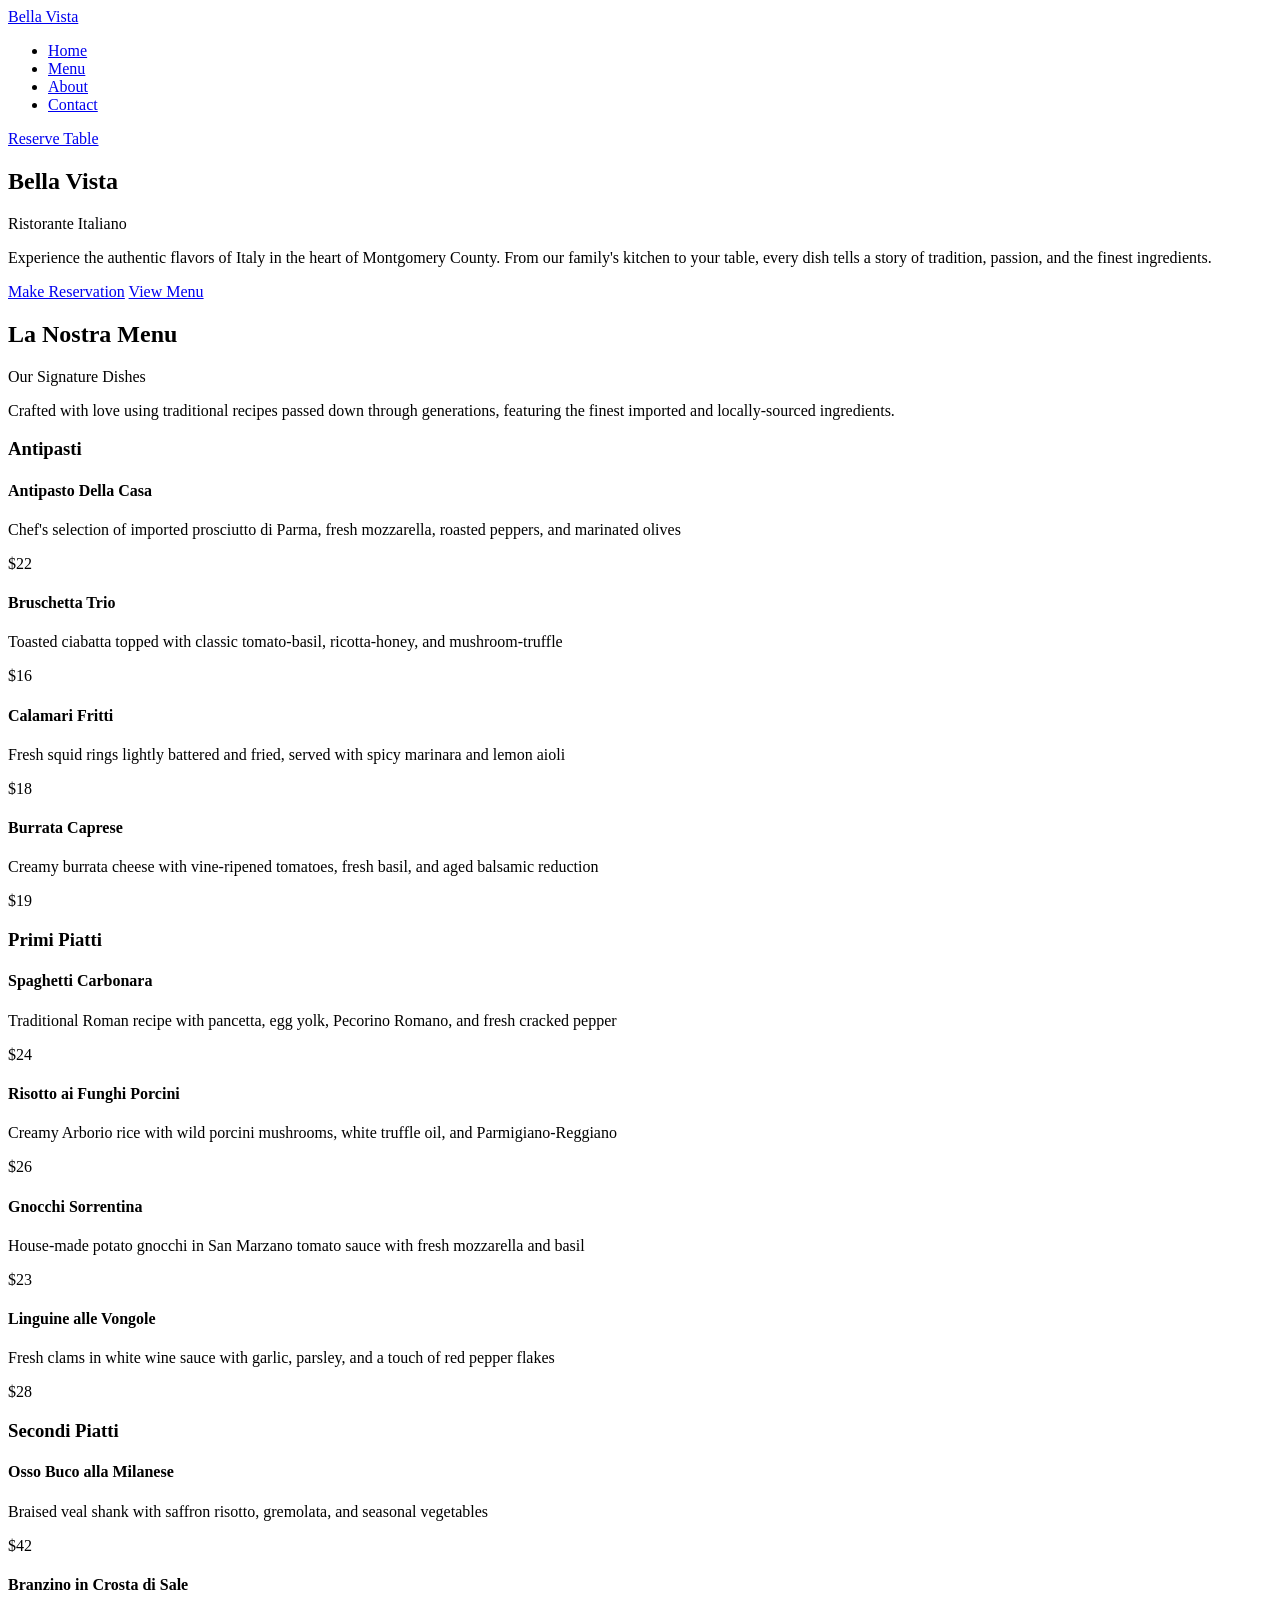
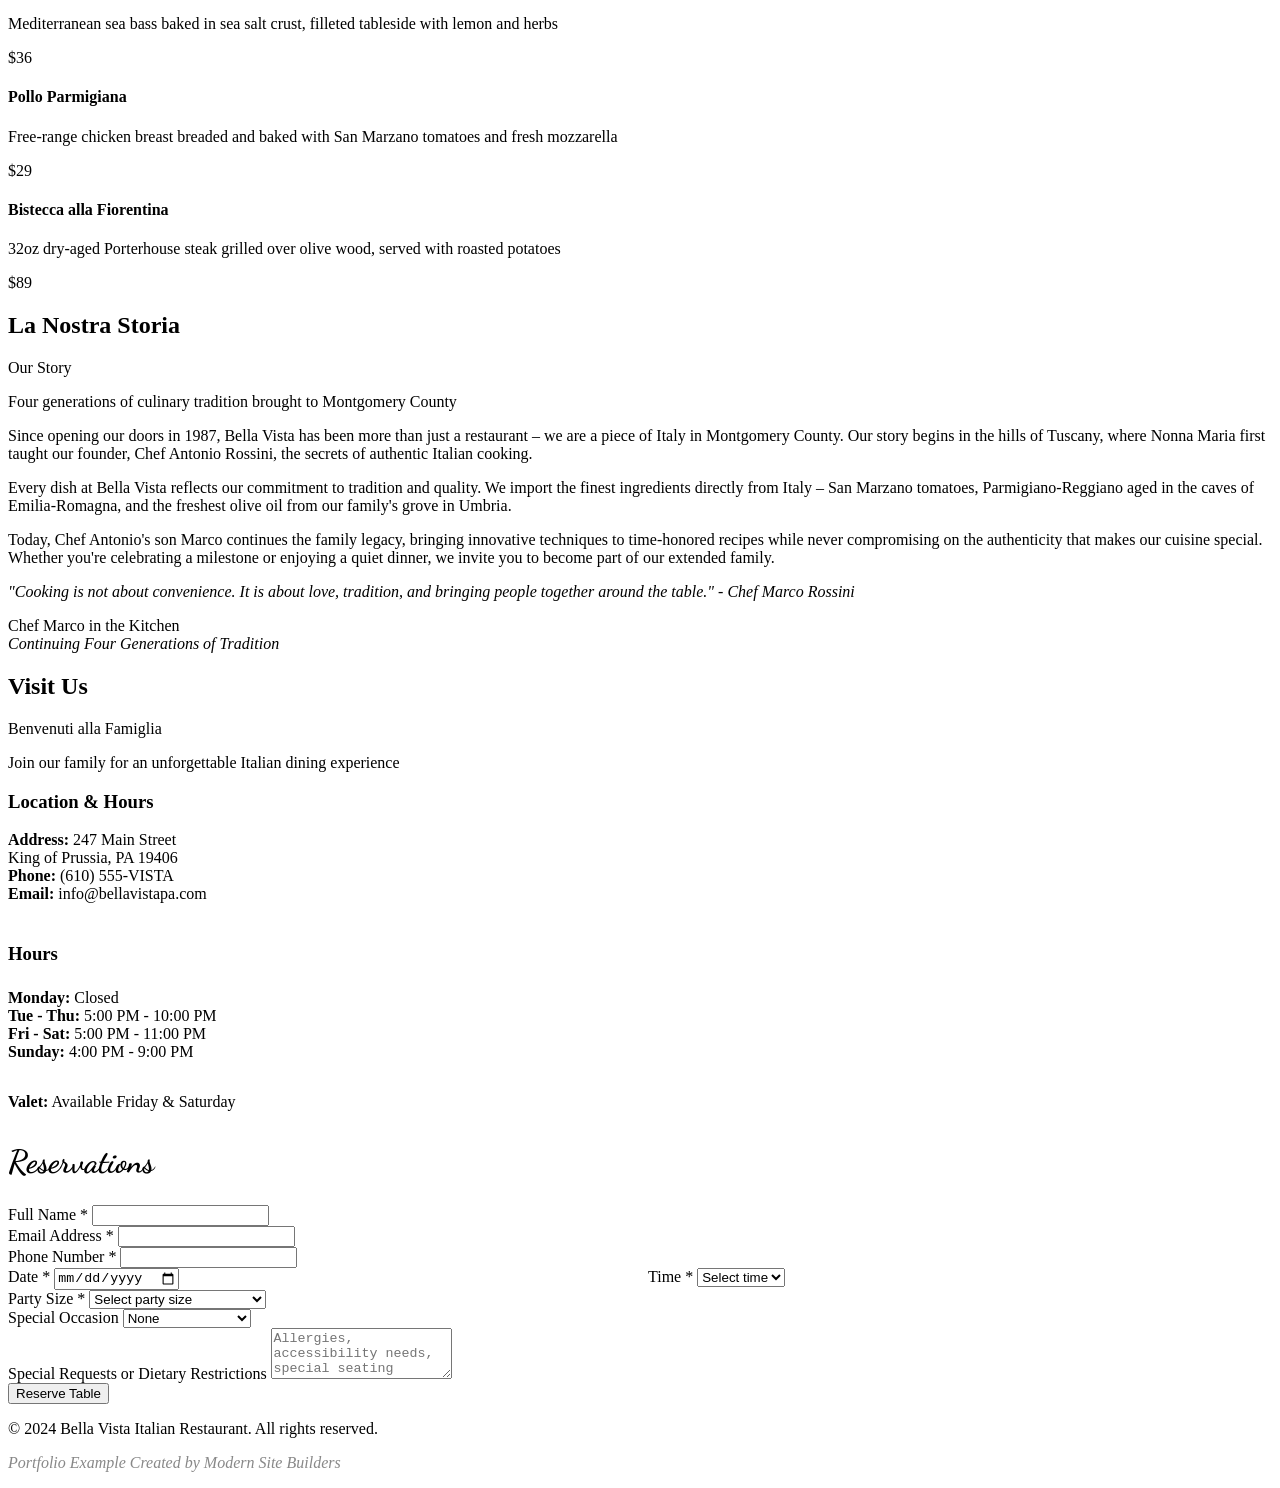
==== index.html @ 29f6de77 "Update index.html" ====
<!DOCTYPE html>
<html lang="en">
<head>
    <meta charset="UTF-8">
    <meta name="viewport" content="width=device-width, initial-scale=1.0">
    <title>Bella Vista Italian Restaurant | Authentic Italian Cuisine in Montgomery County</title>
    <link rel="preconnect" href="https://fonts.googleapis.com">
    <link rel="preconnect" href="https://fonts.gstatic.com" crossorigin>
    <link href="https://fonts.googleapis.com/css2?family=Playfair+Display:wght@400;500;600;700&family=Dancing+Script:wght@400;700&display=swap" rel="stylesheet">
    <link rel="stylesheet" href="styles.css">
</head>
<body>
    <header class="header">
        <nav class="nav container">
            <a href="#home" class="logo">Bella Vista</a>
            <ul class="nav-links">
                <li><a href="#home">Home</a></li>
                <li><a href="#menu">Menu</a></li>
                <li><a href="#about">About</a></li>
                <li><a href="#contact">Contact</a></li>
            </ul>
            <a href="#contact" class="cta-btn">Reserve Table</a>
        </nav>
    </header>

    <main>
        <section id="home" class="hero">
            <div class="hero-content">
                <h1>Bella Vista</h1>
                <p class="subtitle">Ristorante Italiano</p>
                <p>Experience the authentic flavors of Italy in the heart of Montgomery County. From our family's kitchen to your table, every dish tells a story of tradition, passion, and the finest ingredients.</p>
                <div class="hero-buttons">
                    <a href="#contact" class="btn-primary">Make Reservation</a>
                    <a href="#menu" class="btn-secondary">View Menu</a>
                </div>
            </div>
        </section>

        <section id="menu" class="menu section">
            <div class="container">
                <div class="section-header">
                    <h2 class="section-title">La Nostra Menu</h2>
                    <p class="section-subtitle">Our Signature Dishes</p>
                    <p class="section-description">Crafted with love using traditional recipes passed down through generations, featuring the finest imported and locally-sourced ingredients.</p>
                </div>

                <div class="menu-categories">
                    <div class="menu-category">
                        <h3>Antipasti</h3>
                        <div class="menu-item">
                            <div class="item-info">
                                <h4>Antipasto Della Casa</h4>
                                <p class="item-description">Chef's selection of imported prosciutto di Parma, fresh mozzarella, roasted peppers, and marinated olives</p>
                            </div>
                            <span class="item-price">$22</span>
                        </div>
                        <div class="menu-item">
                            <div class="item-info">
                                <h4>Bruschetta Trio</h4>
                                <p class="item-description">Toasted ciabatta topped with classic tomato-basil, ricotta-honey, and mushroom-truffle</p>
                            </div>
                            <span class="item-price">$16</span>
                        </div>
                        <div class="menu-item">
                            <div class="item-info">
                                <h4>Calamari Fritti</h4>
                                <p class="item-description">Fresh squid rings lightly battered and fried, served with spicy marinara and lemon aioli</p>
                            </div>
                            <span class="item-price">$18</span>
                        </div>
                        <div class="menu-item">
                            <div class="item-info">
                                <h4>Burrata Caprese</h4>
                                <p class="item-description">Creamy burrata cheese with vine-ripened tomatoes, fresh basil, and aged balsamic reduction</p>
                            </div>
                            <span class="item-price">$19</span>
                        </div>
                    </div>

                    <div class="menu-category">
                        <h3>Primi Piatti</h3>
                        <div class="menu-item">
                            <div class="item-info">
                                <h4>Spaghetti Carbonara</h4>
                                <p class="item-description">Traditional Roman recipe with pancetta, egg yolk, Pecorino Romano, and fresh cracked pepper</p>
                            </div>
                            <span class="item-price">$24</span>
                        </div>
                        <div class="menu-item">
                            <div class="item-info">
                                <h4>Risotto ai Funghi Porcini</h4>
                                <p class="item-description">Creamy Arborio rice with wild porcini mushrooms, white truffle oil, and Parmigiano-Reggiano</p>
                            </div>
                            <span class="item-price">$26</span>
                        </div>
                        <div class="menu-item">
                            <div class="item-info">
                                <h4>Gnocchi Sorrentina</h4>
                                <p class="item-description">House-made potato gnocchi in San Marzano tomato sauce with fresh mozzarella and basil</p>
                            </div>
                            <span class="item-price">$23</span>
                        </div>
                        <div class="menu-item">
                            <div class="item-info">
                                <h4>Linguine alle Vongole</h4>
                                <p class="item-description">Fresh clams in white wine sauce with garlic, parsley, and a touch of red pepper flakes</p>
                            </div>
                            <span class="item-price">$28</span>
                        </div>
                    </div>

                    <div class="menu-category">
                        <h3>Secondi Piatti</h3>
                        <div class="menu-item">
                            <div class="item-info">
                                <h4>Osso Buco alla Milanese</h4>
                                <p class="item-description">Braised veal shank with saffron risotto, gremolata, and seasonal vegetables</p>
                            </div>
                            <span class="item-price">$42</span>
                        </div>
                        <div class="menu-item">
                            <div class="item-info">
                                <h4>Branzino in Crosta di Sale</h4>
                                <p class="item-description">Mediterranean sea bass baked in sea salt crust, filleted tableside with lemon and herbs</p>
                            </div>
                            <span class="item-price">$36</span>
                        </div>
                        <div class="menu-item">
                            <div class="item-info">
                                <h4>Pollo Parmigiana</h4>
                                <p class="item-description">Free-range chicken breast breaded and baked with San Marzano tomatoes and fresh mozzarella</p>
                            </div>
                            <span class="item-price">$29</span>
                        </div>
                        <div class="menu-item">
                            <div class="item-info">
                                <h4>Bistecca alla Fiorentina</h4>
                                <p class="item-description">32oz dry-aged Porterhouse steak grilled over olive wood, served with roasted potatoes</p>
                            </div>
                            <span class="item-price">$89</span>
                        </div>
                    </div>
                </div>
            </div>
        </section>

        <section id="about" class="about section">
            <div class="container">
                <div class="section-header">
                    <h2 class="section-title">La Nostra Storia</h2>
                    <p class="section-subtitle">Our Story</p>
                    <p class="section-description">Four generations of culinary tradition brought to Montgomery County</p>
                </div>

                <div class="about-content">
                    <div class="about-text">
                        <p>Since opening our doors in 1987, Bella Vista has been more than just a restaurant – we are a piece of Italy in Montgomery County. Our story begins in the hills of Tuscany, where Nonna Maria first taught our founder, Chef Antonio Rossini, the secrets of authentic Italian cooking.</p>

                        <p>Every dish at Bella Vista reflects our commitment to tradition and quality. We import the finest ingredients directly from Italy – San Marzano tomatoes, Parmigiano-Reggiano aged in the caves of Emilia-Romagna, and the freshest olive oil from our family's grove in Umbria.</p>

                        <p>Today, Chef Antonio's son Marco continues the family legacy, bringing innovative techniques to time-honored recipes while never compromising on the authenticity that makes our cuisine special. Whether you're celebrating a milestone or enjoying a quiet dinner, we invite you to become part of our extended family.</p>

                        <p><em>"Cooking is not about convenience. It is about love, tradition, and bringing people together around the table." - Chef Marco Rossini</em></p>
                    </div>
                    <div class="about-image">
                        <p>Chef Marco in the Kitchen<br><em>Continuing Four Generations of Tradition</em></p>
                    </div>
                </div>
            </div>
        </section>

        <section id="contact" class="contact section">
            <div class="container">
                <div class="section-header">
                    <h2 class="section-title">Visit Us</h2>
                    <p class="section-subtitle">Benvenuti alla Famiglia</p>
                    <p class="section-description">Join our family for an unforgettable Italian dining experience</p>
                </div>

                <div class="contact-content">
                    <div class="contact-info">
                        <h3>Location & Hours</h3>
                        
                        <div class="contact-item">
                            <strong>Address:</strong>
                            <span>247 Main Street<br>King of Prussia, PA 19406</span>
                        </div>
                        
                        <div class="contact-item">
                            <strong>Phone:</strong>
                            <span>(610) 555-VISTA</span>
                        </div>
                        
                        <div class="contact-item">
                            <strong>Email:</strong>
                            <span>info@bellavistapa.com</span>
                        </div>

                        <h3 style="margin-top: 2.5rem; margin-bottom: 1.5rem;">Hours</h3>
                        <div class="contact-item">
                            <strong>Monday:</strong>
                            <span>Closed</span>
                        </div>
                        <div class="contact-item">
                            <strong>Tue - Thu:</strong>
                            <span>5:00 PM - 10:00 PM</span>
                        </div>
                        <div class="contact-item">
                            <strong>Fri - Sat:</strong>
                            <span>5:00 PM - 11:00 PM</span>
                        </div>
                        <div class="contact-item">
                            <strong>Sunday:</strong>
                            <span>4:00 PM - 9:00 PM</span>
                        </div>

                        <div class="contact-item" style="margin-top: 2rem;">
                            <strong>Valet:</strong>
                            <span>Available Friday & Saturday</span>
                        </div>
                    </div>

                    <div class="reservation-form">
                        <h3 style="margin-bottom: 1.5rem; color: var(--accent-gold); font-family: 'Dancing Script', cursive; font-size: 2rem;">Reservations</h3>
                        <form>
                            <div class="form-group">
                                <label for="name">Full Name *</label>
                                <input type="text" id="name" name="name" required>
                            </div>
                            
                            <div class="form-group">
                                <label for="email">Email Address *</label>
                                <input type="email" id="email" name="email" required>
                            </div>
                            
                            <div class="form-group">
                                <label for="phone">Phone Number *</label>
                                <input type="tel" id="phone" name="phone" required>
                            </div>
                            
                            <div style="display: grid; grid-template-columns: 1fr 1fr; gap: 1rem;">
                                <div class="form-group">
                                    <label for="date">Date *</label>
                                    <input type="date" id="date" name="date" required>
                                </div>
                                
                                <div class="form-group">
                                    <label for="time">Time *</label>
                                    <select id="time" name="time" required>
                                        <option value="">Select time</option>
                                        <option value="5:00">5:00 PM</option>
                                        <option value="5:30">5:30 PM</option>
                                        <option value="6:00">6:00 PM</option>
                                        <option value="6:30">6:30 PM</option>
                                        <option value="7:00">7:00 PM</option>
                                        <option value="7:30">7:30 PM</option>
                                        <option value="8:00">8:00 PM</option>
                                        <option value="8:30">8:30 PM</option>
                                        <option value="9:00">9:00 PM</option>
                                    </select>
                                </div>
                            </div>
                            
                            <div class="form-group">
                                <label for="guests">Party Size *</label>
                                <select id="guests" name="guests" required>
                                    <option value="">Select party size</option>
                                    <option value="1">1 Guest</option>
                                    <option value="2">2 Guests</option>
                                    <option value="3">3 Guests</option>
                                    <option value="4">4 Guests</option>
                                    <option value="5">5 Guests</option>
                                    <option value="6">6 Guests</option>
                                    <option value="7">7 Guests</option>
                                    <option value="8">8+ Guests (Call Required)</option>
                                </select>
                            </div>
                            
                            <div class="form-group">
                                <label for="occasion">Special Occasion</label>
                                <select id="occasion" name="occasion">
                                    <option value="">None</option>
                                    <option value="birthday">Birthday</option>
                                    <option value="anniversary">Anniversary</option>
                                    <option value="business">Business Dinner</option>
                                    <option value="date">Date Night</option>
                                    <option value="other">Other Celebration</option>
                                </select>
                            </div>
                            
                            <div class="form-group">
                                <label for="requests">Special Requests or Dietary Restrictions</label>
                                <textarea id="requests" name="requests" rows="3" placeholder="Allergies, accessibility needs, special seating requests, etc."></textarea>
                            </div>
                            
                            <button type="submit" class="submit-btn">Reserve Table</button>
                        </form>
                    </div>
                </div>
            </div>
        </section>
    </main>

    <footer class="footer">
        <div class="container">
            <p>&copy; 2024 Bella Vista Italian Restaurant. All rights reserved.</p>
            <p style="color: #888; font-style: italic;">Portfolio Example Created by Modern Site Builders</p>
        </div>
    </footer>

    <script>
        // Smooth scrolling
        document.querySelectorAll('a[href^="#"]').forEach(anchor => {
            anchor.addEventListener('click', function (e) {
                e.preventDefault();
                const target = document.querySelector(this.getAttribute('href'));
                if (target) {
                    const headerOffset = 80;
                    const elementPosition = target.getBoundingClientRect().top;
                    const offsetPosition = elementPosition + window.pageYOffset - headerOffset;
                    
                    window.scrollTo({
                        top: offsetPosition,
                        behavior: 'smooth'
                    });
                }
            });
        });

        // Form submission
        document.querySelector('form').addEventListener('submit', function(e) {
            e.preventDefault();
            alert('Grazie! Your reservation request has been received. We will contact you within 2 hours to confirm your table.\n\n(Demo form - In a real website, this would integrate with the restaurant\'s reservation system)');
        });

        // Header background on scroll
        window.addEventListener('scroll', function() {
            const header = document.querySelector('.header');
            if (window.scrollY > 100) {
                header.style.background = 'rgba(255, 255, 255, 0.98)';
            } else {
                header.style.background = 'rgba(255, 255, 255, 0.95)';
            }
        });
    </script>
</body>
</html>
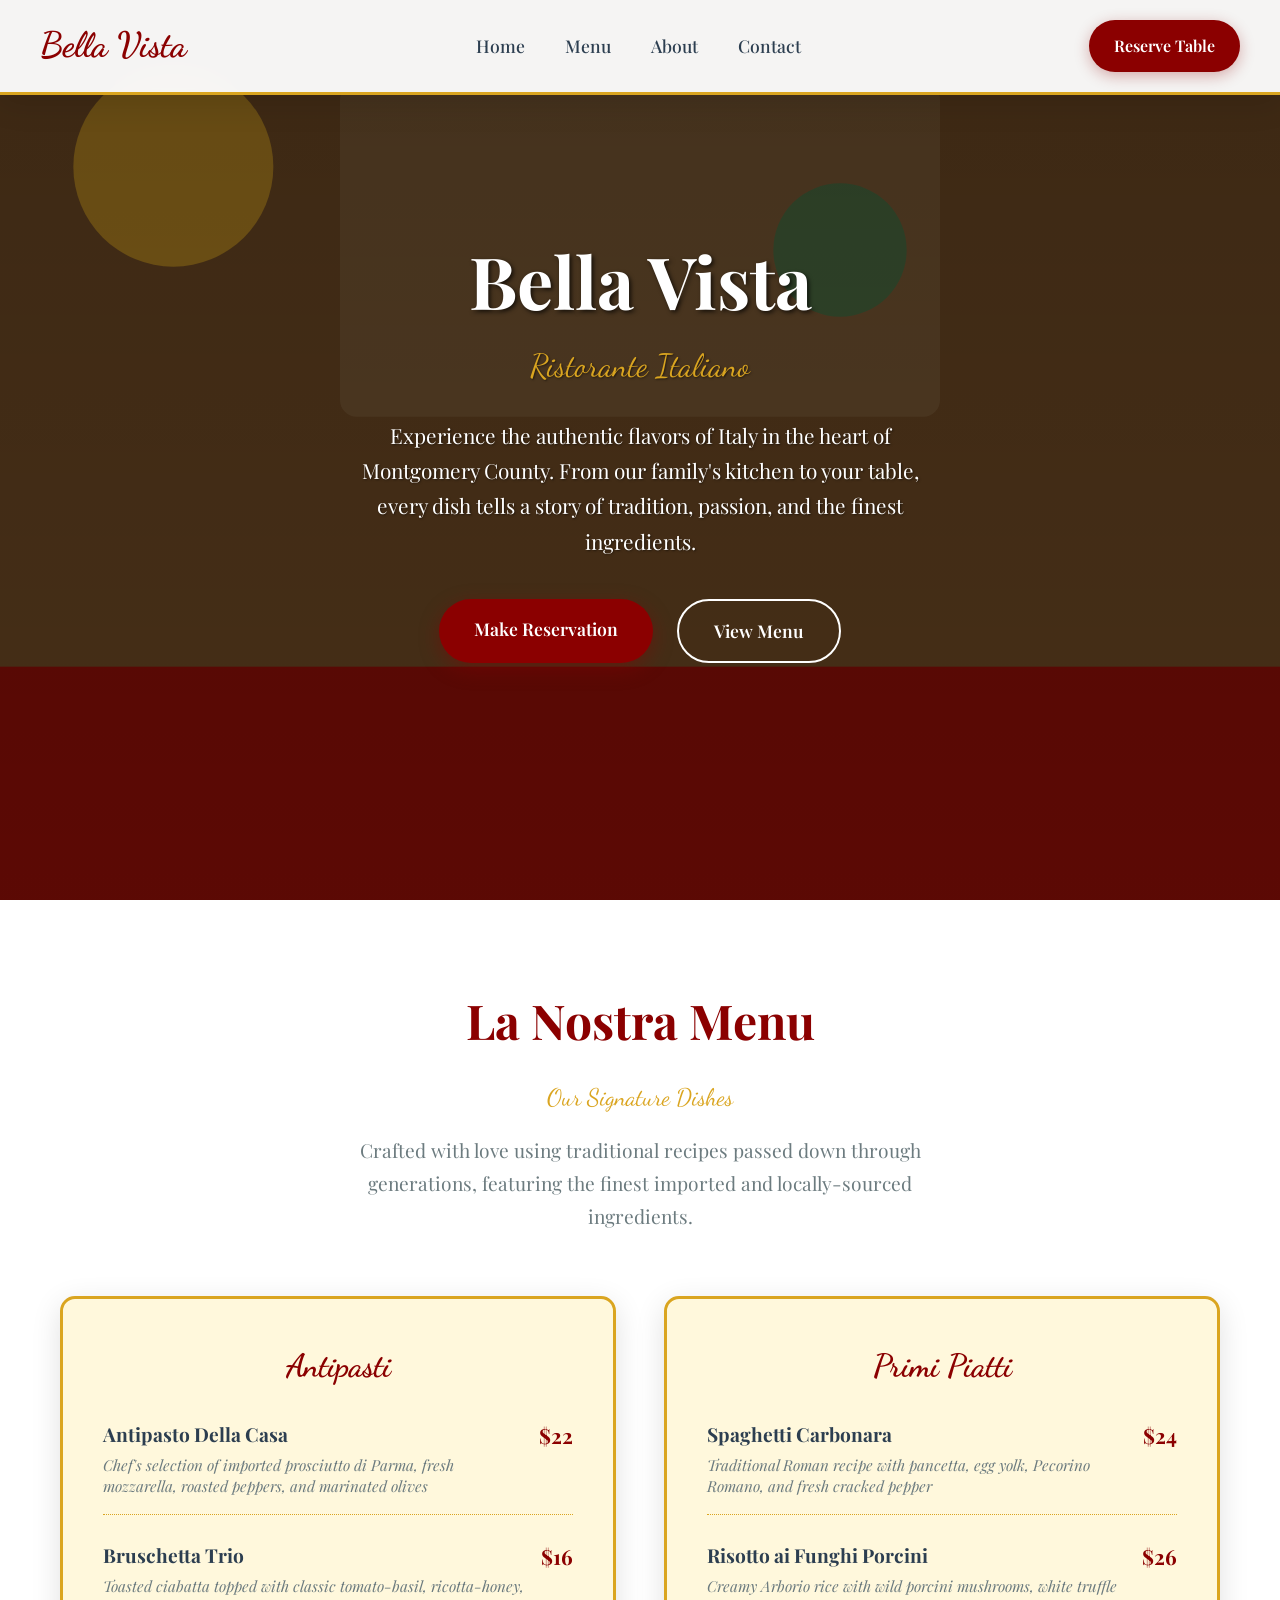
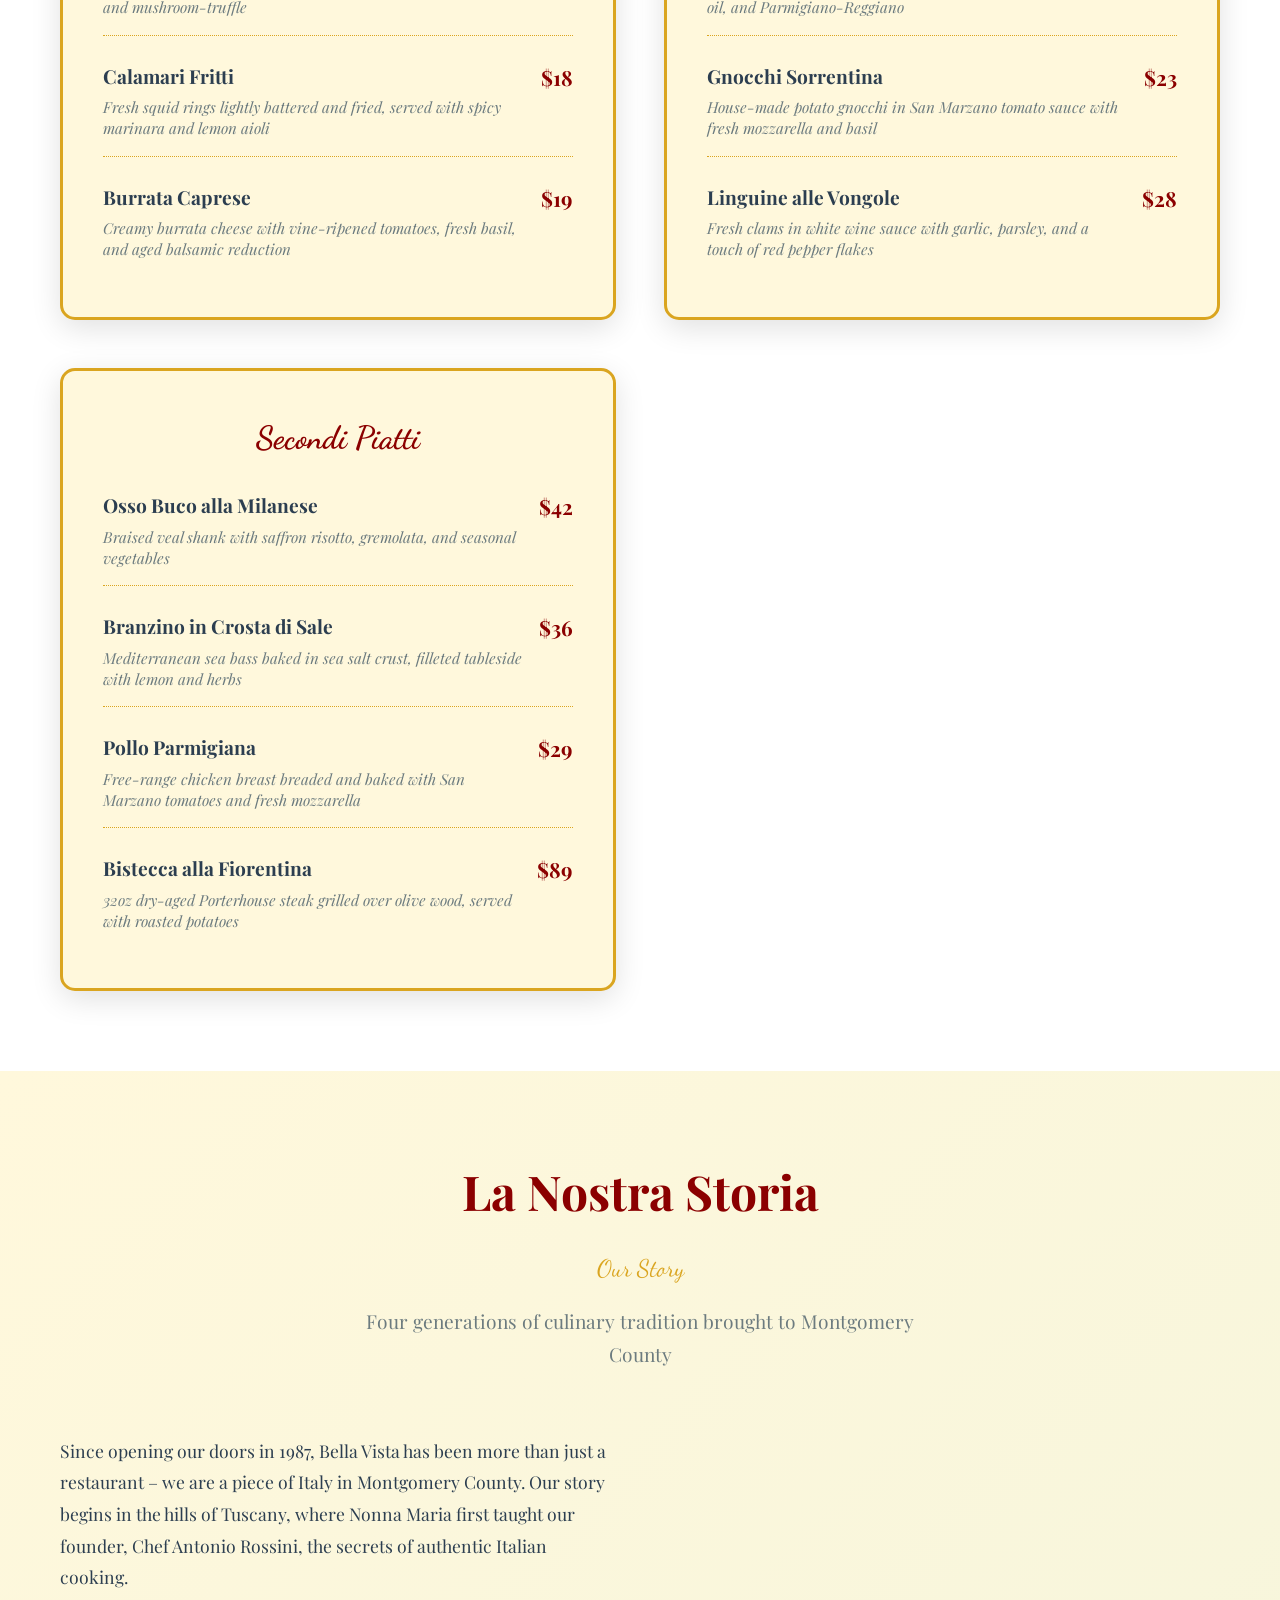
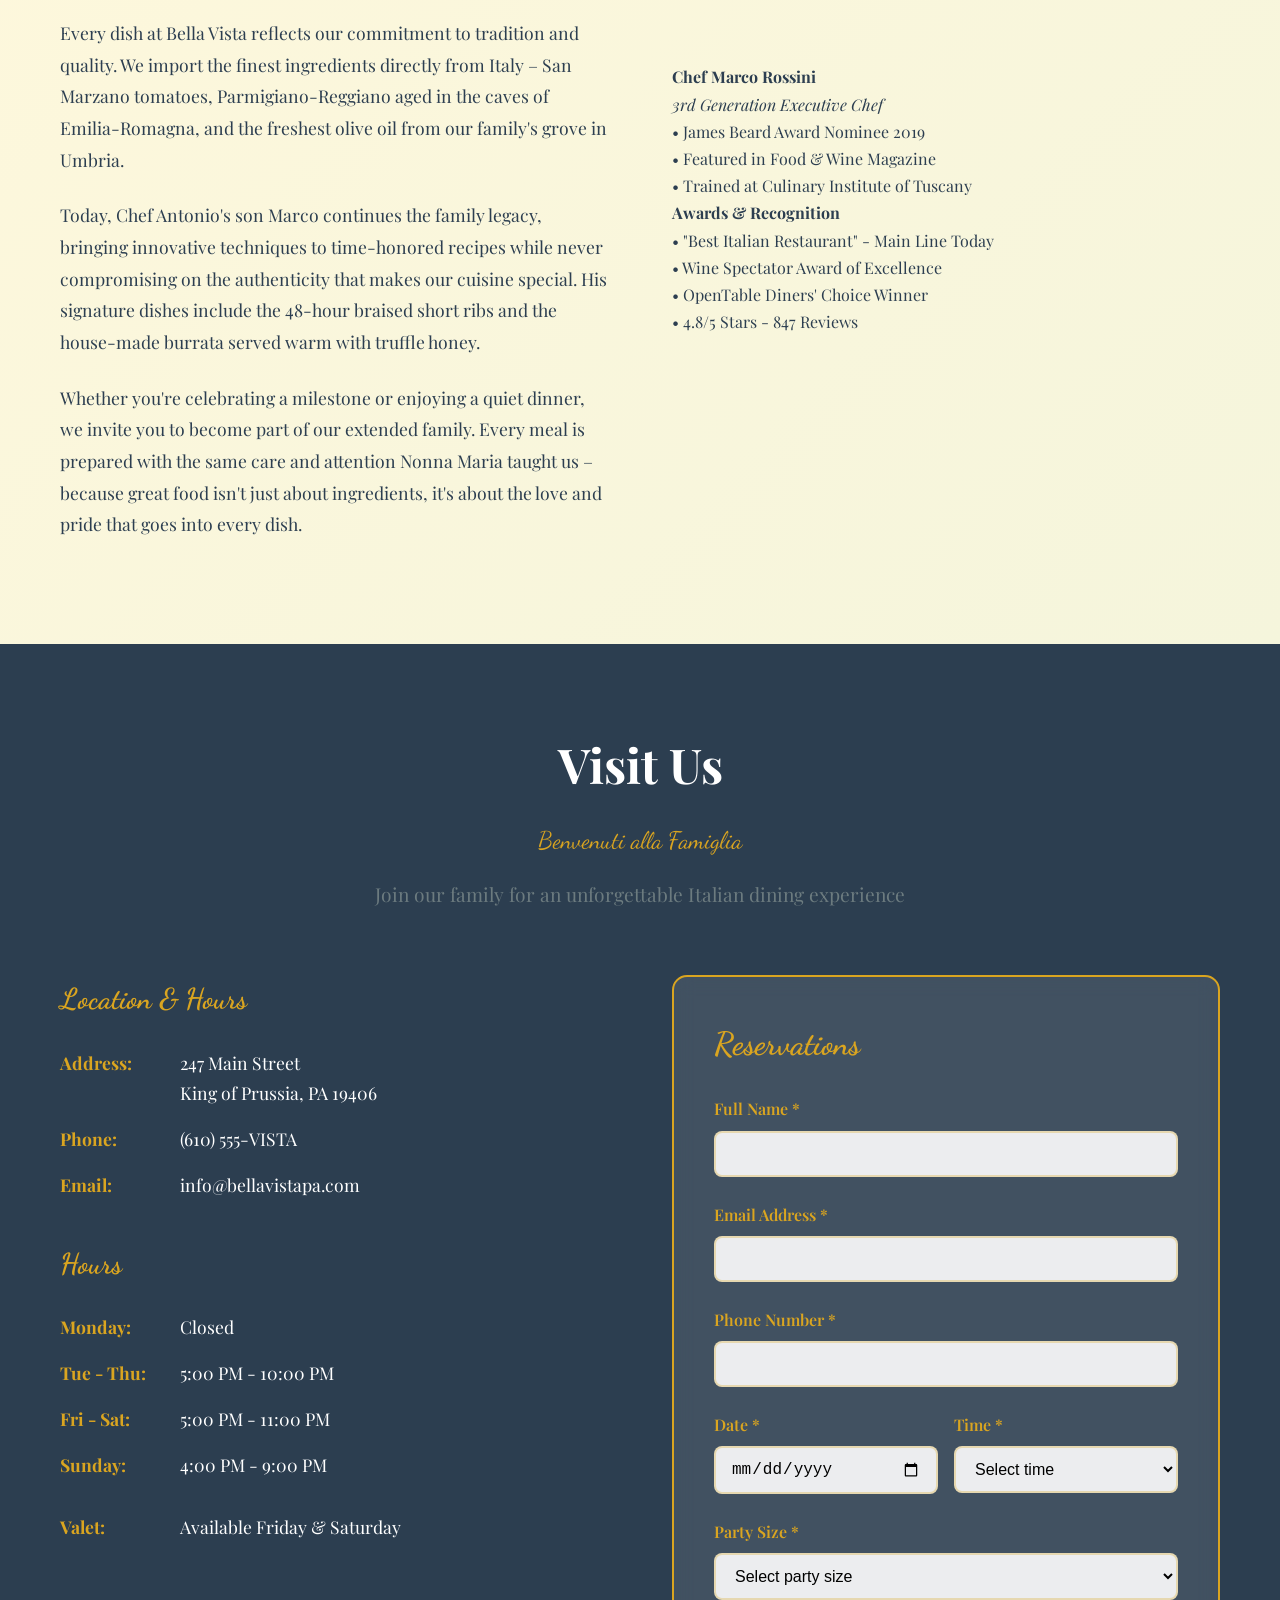
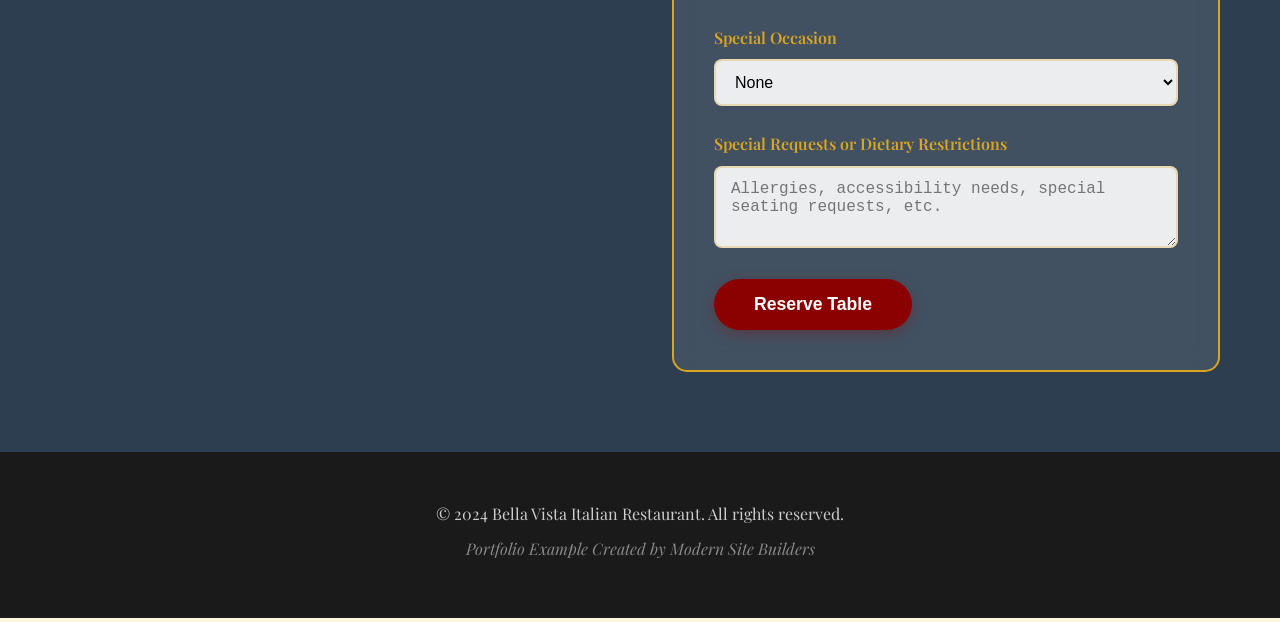
==== commit aade2faf: "Update index.html" ====
--- a/index.html
+++ b/index.html
@@ -158,12 +158,25 @@
 
                         <p>Every dish at Bella Vista reflects our commitment to tradition and quality. We import the finest ingredients directly from Italy – San Marzano tomatoes, Parmigiano-Reggiano aged in the caves of Emilia-Romagna, and the freshest olive oil from our family's grove in Umbria.</p>
 
-                        <p>Today, Chef Antonio's son Marco continues the family legacy, bringing innovative techniques to time-honored recipes while never compromising on the authenticity that makes our cuisine special. Whether you're celebrating a milestone or enjoying a quiet dinner, we invite you to become part of our extended family.</p>
-
-                        <p><em>"Cooking is not about convenience. It is about love, tradition, and bringing people together around the table." - Chef Marco Rossini</em></p>
-                    </div>
-                    <div class="about-image">
-                        <p>Chef Marco in the Kitchen<br><em>Continuing Four Generations of Tradition</em></p>
+                        <p>Today, Chef Antonio's son Marco continues the family legacy, bringing innovative techniques to time-honored recipes while never compromising on the authenticity that makes our cuisine special. His signature dishes include the 48-hour braised short ribs and the house-made burrata served warm with truffle honey.</p>
+
+                        <p>Whether you're celebrating a milestone or enjoying a quiet dinner, we invite you to become part of our extended family. Every meal is prepared with the same care and attention Nonna Maria taught us – because great food isn't just about ingredients, it's about the love and pride that goes into every dish.</p>
+                    </div>
+                    <div class="chef-highlights">
+                        <div class="highlight-item">
+                            <h4>Chef Marco Rossini</h4>
+                            <p><em>3rd Generation Executive Chef</em></p>
+                            <p>• James Beard Award Nominee 2019</p>
+                            <p>• Featured in Food & Wine Magazine</p>
+                            <p>• Trained at Culinary Institute of Tuscany</p>
+                        </div>
+                        <div class="highlight-item">
+                            <h4>Awards & Recognition</h4>
+                            <p>• "Best Italian Restaurant" - Main Line Today</p>
+                            <p>• Wine Spectator Award of Excellence</p>
+                            <p>• OpenTable Diners' Choice Winner</p>
+                            <p>• 4.8/5 Stars - 847 Reviews</p>
+                        </div>
                     </div>
                 </div>
             </div>
--- a/styles.css
+++ b/styles.css
@@ -0,0 +1,501 @@
+/* Modern Italian Restaurant Styles */
+
+* {
+    margin: 0;
+    padding: 0;
+    box-sizing: border-box;
+}
+
+:root {
+    --primary-red: #8B0000;
+    --secondary-green: #006B3C;
+    --accent-gold: #DAA520;
+    --cream: #FFF8DC;
+    --dark-text: #2C3E50;
+    --light-text: #6C7B7F;
+    --shadow: 0 8px 30px rgba(0, 0, 0, 0.12);
+    --shadow-hover: 0 15px 40px rgba(0, 0, 0, 0.2);
+}
+
+body {
+    font-family: 'Playfair Display', 'Georgia', serif;
+    line-height: 1.7;
+    color: var(--dark-text);
+    background: var(--cream);
+}
+
+.container {
+    max-width: 1200px;
+    margin: 0 auto;
+    padding: 0 20px;
+}
+
+/* Typography */
+h1, h2, h3, h4 {
+    font-family: 'Playfair Display', serif;
+    font-weight: 700;
+}
+
+.script-font {
+    font-family: 'Dancing Script', cursive;
+    font-weight: 700;
+}
+
+/* Header */
+.header {
+    background: rgba(255, 255, 255, 0.95);
+    backdrop-filter: blur(10px);
+    position: fixed;
+    width: 100%;
+    top: 0;
+    z-index: 1000;
+    border-bottom: 3px solid var(--accent-gold);
+    box-shadow: var(--shadow);
+}
+
+.nav {
+    display: flex;
+    justify-content: space-between;
+    align-items: center;
+    padding: 1rem 0;
+}
+
+.logo {
+    font-size: 2.2rem;
+    font-weight: 700;
+    color: var(--primary-red);
+    text-decoration: none;
+    font-family: 'Dancing Script', cursive;
+}
+
+.nav-links {
+    display: flex;
+    list-style: none;
+    gap: 2.5rem;
+}
+
+.nav-links a {
+    color: var(--dark-text);
+    text-decoration: none;
+    font-weight: 500;
+    font-size: 1.1rem;
+    transition: all 0.3s ease;
+    position: relative;
+}
+
+.nav-links a::after {
+    content: '';
+    position: absolute;
+    bottom: -5px;
+    left: 0;
+    width: 0;
+    height: 2px;
+    background: var(--primary-red);
+    transition: width 0.3s ease;
+}
+
+.nav-links a:hover::after {
+    width: 100%;
+}
+
+.cta-btn {
+    background: var(--primary-red);
+    color: white;
+    padding: 12px 25px;
+    border-radius: 30px;
+    text-decoration: none;
+    font-weight: 600;
+    transition: all 0.3s ease;
+    box-shadow: 0 4px 15px rgba(139, 0, 0, 0.3);
+}
+
+.cta-btn:hover {
+    background: #A0001A;
+    transform: translateY(-2px);
+    box-shadow: 0 6px 20px rgba(139, 0, 0, 0.4);
+}
+
+/* Hero Section */
+.hero {
+    height: 100vh;
+    background: linear-gradient(rgba(0, 0, 0, 0.4), rgba(0, 0, 0, 0.3)),
+                url('data:image/svg+xml,<svg xmlns="http://www.w3.org/2000/svg" viewBox="0 0 1920 1080"><rect fill="%23654321" width="1920" height="1080"/><g opacity="0.8"><rect fill="%238B0000" x="0" y="800" width="1920" height="280"/><circle fill="%23DAA520" cx="400" cy="200" r="120" opacity="0.7"/><circle fill="%23006B3C" cx="1200" cy="300" r="80" opacity="0.6"/><rect fill="%23FFF8DC" x="600" y="100" width="720" height="400" rx="20" opacity="0.1"/></g></svg>');
+    background-size: cover;
+    background-position: center;
+    background-attachment: fixed;
+    display: flex;
+    align-items: center;
+    justify-content: center;
+    text-align: center;
+    color: white;
+    position: relative;
+}
+
+.hero-content {
+    z-index: 2;
+    max-width: 800px;
+    padding: 2rem;
+}
+
+.hero h1 {
+    font-size: 4.5rem;
+    margin-bottom: 1rem;
+    text-shadow: 2px 2px 4px rgba(0, 0, 0, 0.7);
+    line-height: 1.2;
+}
+
+.hero .subtitle {
+    font-size: 2rem;
+    font-family: 'Dancing Script', cursive;
+    color: var(--accent-gold);
+    margin-bottom: 1.5rem;
+    text-shadow: 1px 1px 2px rgba(0, 0, 0, 0.5);
+}
+
+.hero p {
+    font-size: 1.3rem;
+    margin-bottom: 2.5rem;
+    max-width: 600px;
+    margin-left: auto;
+    margin-right: auto;
+    text-shadow: 1px 1px 2px rgba(0, 0, 0, 0.5);
+}
+
+.hero-buttons {
+    display: flex;
+    gap: 1.5rem;
+    justify-content: center;
+    flex-wrap: wrap;
+}
+
+.btn-primary {
+    background: var(--primary-red);
+    color: white;
+    padding: 15px 35px;
+    border-radius: 35px;
+    text-decoration: none;
+    font-weight: 600;
+    font-size: 1.1rem;
+    transition: all 0.3s ease;
+    box-shadow: 0 6px 20px rgba(139, 0, 0, 0.4);
+}
+
+.btn-secondary {
+    background: transparent;
+    color: white;
+    padding: 15px 35px;
+    border: 2px solid white;
+    border-radius: 35px;
+    text-decoration: none;
+    font-weight: 600;
+    font-size: 1.1rem;
+    transition: all 0.3s ease;
+}
+
+.btn-primary:hover {
+    background: #A0001A;
+    transform: translateY(-3px);
+    box-shadow: 0 8px 25px rgba(139, 0, 0, 0.5);
+}
+
+.btn-secondary:hover {
+    background: white;
+    color: var(--dark-text);
+    transform: translateY(-3px);
+}
+
+/* Section Styling */
+.section {
+    padding: 5rem 0;
+}
+
+.section-header {
+    text-align: center;
+    margin-bottom: 4rem;
+}
+
+.section-title {
+    font-size: 3rem;
+    color: var(--primary-red);
+    margin-bottom: 1rem;
+}
+
+.section-subtitle {
+    font-size: 1.5rem;
+    font-family: 'Dancing Script', cursive;
+    color: var(--accent-gold);
+    margin-bottom: 1rem;
+}
+
+.section-description {
+    font-size: 1.2rem;
+    color: var(--light-text);
+    max-width: 600px;
+    margin: 0 auto;
+}
+
+/* Menu Section */
+.menu {
+    background: white;
+}
+
+.menu-categories {
+    display: grid;
+    grid-template-columns: repeat(auto-fit, minmax(400px, 1fr));
+    gap: 3rem;
+    margin-top: 3rem;
+}
+
+.menu-category {
+    background: var(--cream);
+    padding: 2.5rem;
+    border-radius: 15px;
+    box-shadow: var(--shadow);
+    transition: transform 0.3s ease, box-shadow 0.3s ease;
+    border: 3px solid var(--accent-gold);
+}
+
+.menu-category:hover {
+    transform: translateY(-5px);
+    box-shadow: var(--shadow-hover);
+}
+
+.menu-category h3 {
+    font-size: 2rem;
+    color: var(--primary-red);
+    margin-bottom: 1.5rem;
+    text-align: center;
+    font-family: 'Dancing Script', cursive;
+}
+
+.menu-item {
+    display: flex;
+    justify-content: space-between;
+    align-items: flex-start;
+    margin-bottom: 1.5rem;
+    padding-bottom: 1rem;
+    border-bottom: 1px dotted var(--accent-gold);
+}
+
+.menu-item:last-child {
+    border-bottom: none;
+    margin-bottom: 0;
+}
+
+.item-info h4 {
+    color: var(--dark-text);
+    font-size: 1.2rem;
+    margin-bottom: 0.3rem;
+}
+
+.item-description {
+    font-style: italic;
+    color: var(--light-text);
+    font-size: 0.95rem;
+    line-height: 1.4;
+}
+
+.item-price {
+    color: var(--primary-red);
+    font-weight: 700;
+    font-size: 1.3rem;
+    flex-shrink: 0;
+    margin-left: 1rem;
+}
+
+/* About Section */
+.about {
+    background: linear-gradient(135deg, var(--cream) 0%, #F5F5DC 100%);
+}
+
+.about-content {
+    display: grid;
+    grid-template-columns: 1fr 1fr;
+    gap: 4rem;
+    align-items: center;
+    margin-top: 3rem;
+}
+
+.about-text {
+    font-size: 1.1rem;
+    line-height: 1.8;
+}
+
+.about-text p {
+    margin-bottom: 1.5rem;
+}
+
+.about-image {
+    background: var(--secondary-green);
+    height: 400px;
+    border-radius: 15px;
+    display: flex;
+    align-items: center;
+    justify-content: center;
+    color: white;
+    font-style: italic;
+    font-size: 1.2rem;
+    box-shadow: var(--shadow);
+    background: linear-gradient(45deg, var(--secondary-green), #228B22);
+}
+
+/* Contact Section */
+.contact {
+    background: var(--dark-text);
+    color: white;
+}
+
+.contact .section-title {
+    color: white;
+}
+
+.contact .section-subtitle {
+    color: var(--accent-gold);
+}
+
+.contact-content {
+    display: grid;
+    grid-template-columns: 1fr 1fr;
+    gap: 4rem;
+    margin-top: 3rem;
+}
+
+.contact-info h3 {
+    color: var(--accent-gold);
+    font-size: 1.8rem;
+    margin-bottom: 1.5rem;
+    font-family: 'Dancing Script', cursive;
+}
+
+.contact-item {
+    display: flex;
+    align-items: flex-start;
+    margin-bottom: 1rem;
+    font-size: 1.1rem;
+}
+
+.contact-item strong {
+    color: var(--accent-gold);
+    width: 120px;
+    flex-shrink: 0;
+}
+
+.reservation-form {
+    background: rgba(255, 255, 255, 0.1);
+    padding: 2.5rem;
+    border-radius: 15px;
+    border: 2px solid var(--accent-gold);
+    backdrop-filter: blur(10px);
+}
+
+.form-group {
+    margin-bottom: 1.5rem;
+}
+
+.form-group label {
+    display: block;
+    margin-bottom: 0.5rem;
+    color: var(--accent-gold);
+    font-weight: 600;
+}
+
+.form-group input,
+.form-group select,
+.form-group textarea {
+    width: 100%;
+    padding: 12px 15px;
+    border: 2px solid rgba(218, 165, 32, 0.3);
+    border-radius: 8px;
+    font-size: 1rem;
+    background: rgba(255, 255, 255, 0.9);
+    transition: border-color 0.3s ease;
+}
+
+.form-group input:focus,
+.form-group select:focus,
+.form-group textarea:focus {
+    outline: none;
+    border-color: var(--accent-gold);
+}
+
+.submit-btn {
+    background: var(--primary-red);
+    color: white;
+    padding: 15px 40px;
+    border: none;
+    border-radius: 30px;
+    font-size: 1.1rem;
+    font-weight: 600;
+    cursor: pointer;
+    transition: all 0.3s ease;
+    box-shadow: 0 4px 15px rgba(139, 0, 0, 0.3);
+}
+
+.submit-btn:hover {
+    background: #A0001A;
+    transform: translateY(-2px);
+    box-shadow: 0 6px 20px rgba(139, 0, 0, 0.4);
+}
+
+/* Footer */
+.footer {
+    background: #1a1a1a;
+    color: #ccc;
+    text-align: center;
+    padding: 3rem 0;
+}
+
+.footer p {
+    margin-bottom: 0.5rem;
+}
+
+/* Mobile Responsiveness */
+@media (max-width: 768px) {
+    .nav-links {
+        display: none;
+    }
+    
+    .hero h1 {
+        font-size: 3rem;
+    }
+    
+    .hero .subtitle {
+        font-size: 1.5rem;
+    }
+    
+    .hero p {
+        font-size: 1.1rem;
+    }
+    
+    .hero-buttons {
+        flex-direction: column;
+        align-items: center;
+    }
+    
+    .section-title {
+        font-size: 2.2rem;
+    }
+    
+    .menu-categories {
+        grid-template-columns: 1fr;
+        gap: 2rem;
+    }
+    
+    .menu-category {
+        padding: 2rem;
+    }
+    
+    .about-content,
+    .contact-content {
+        grid-template-columns: 1fr;
+        gap: 2rem;
+    }
+    
+    .about-image {
+        height: 250px;
+    }
+    
+    .reservation-form {
+        padding: 2rem;
+    }
+}
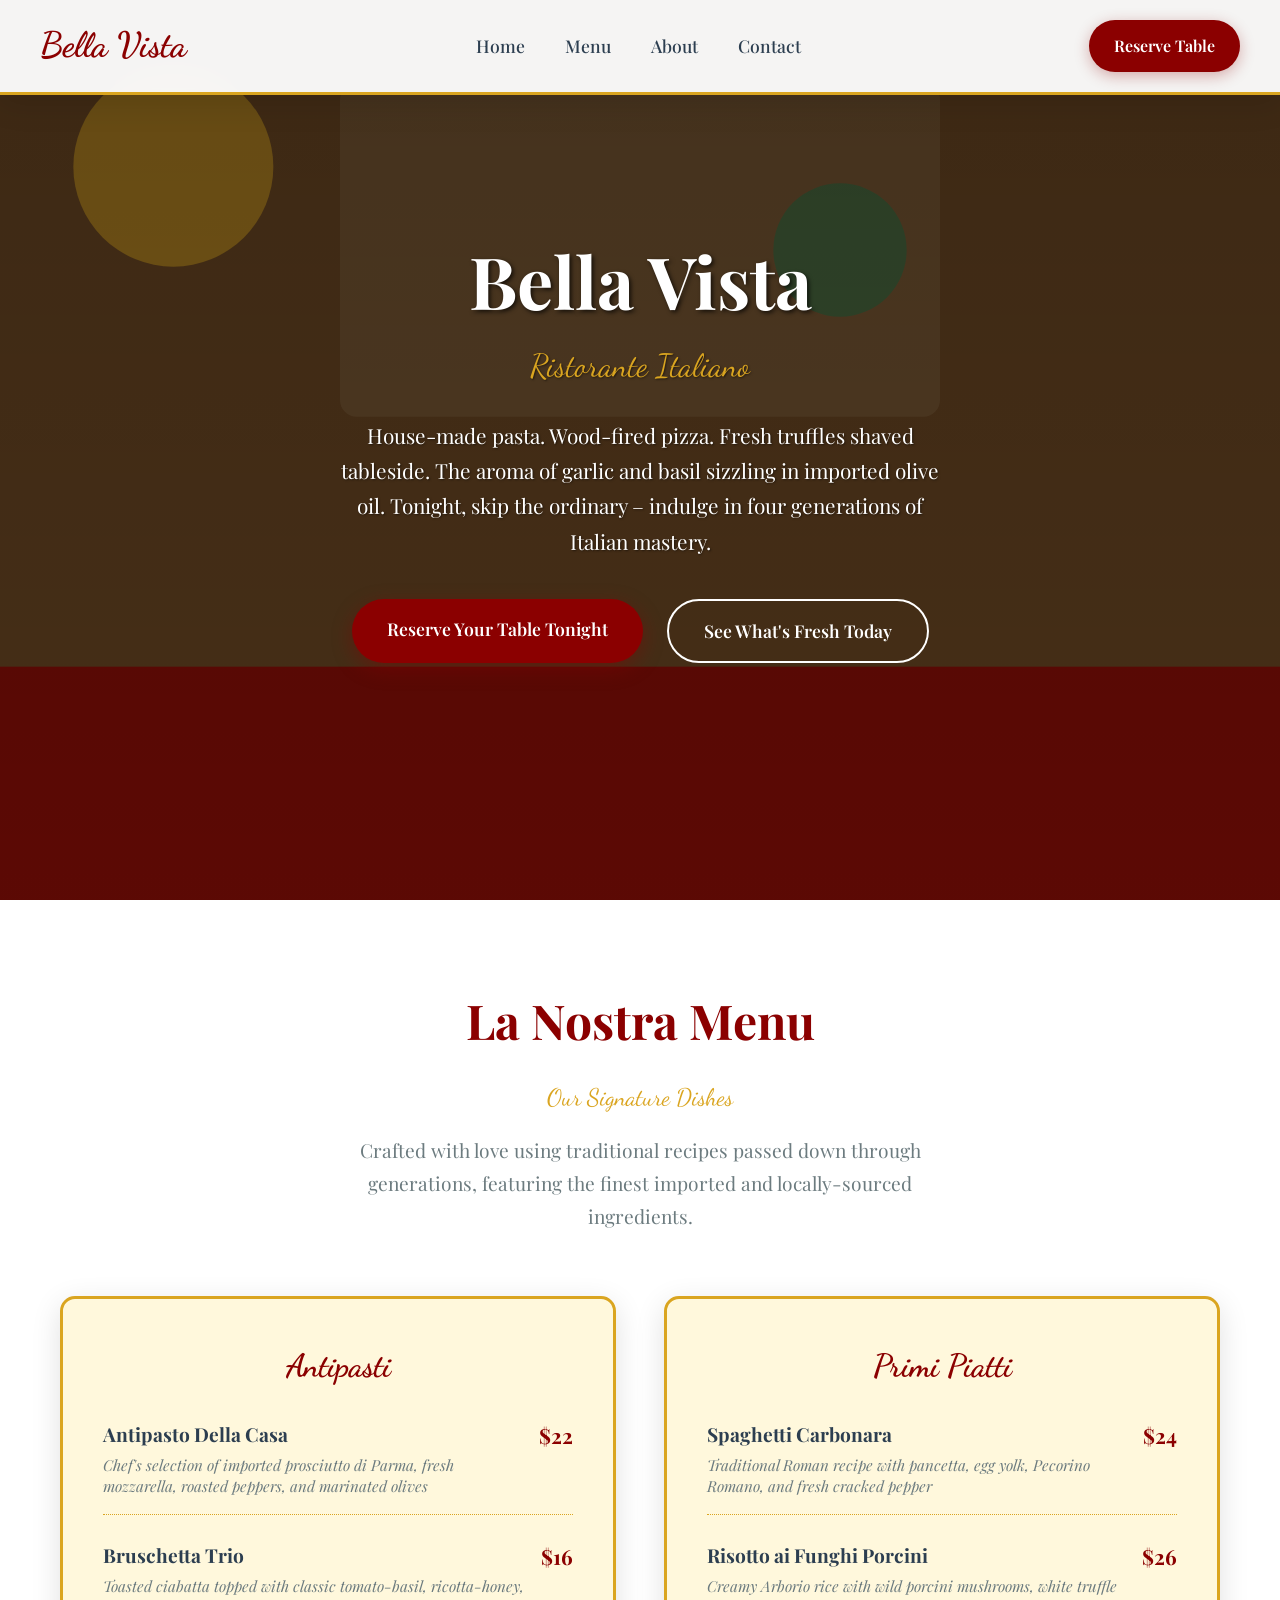
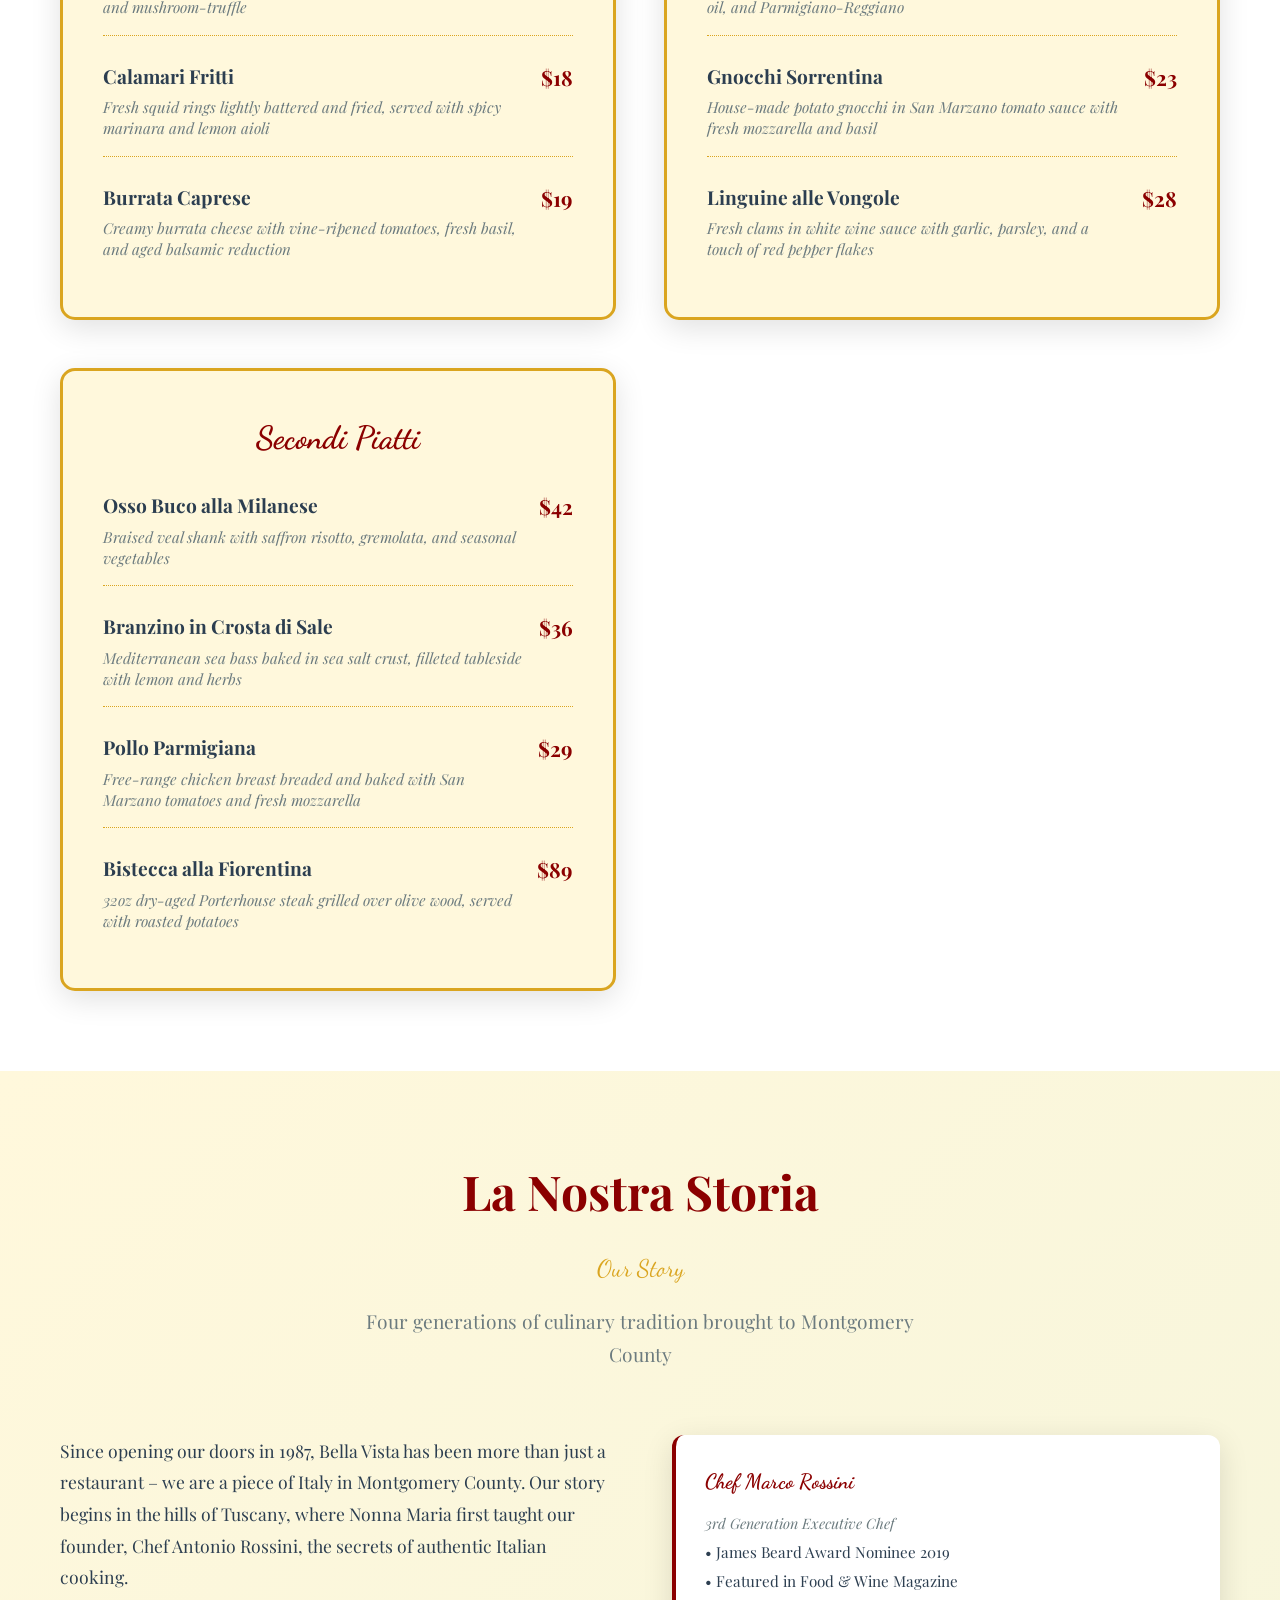
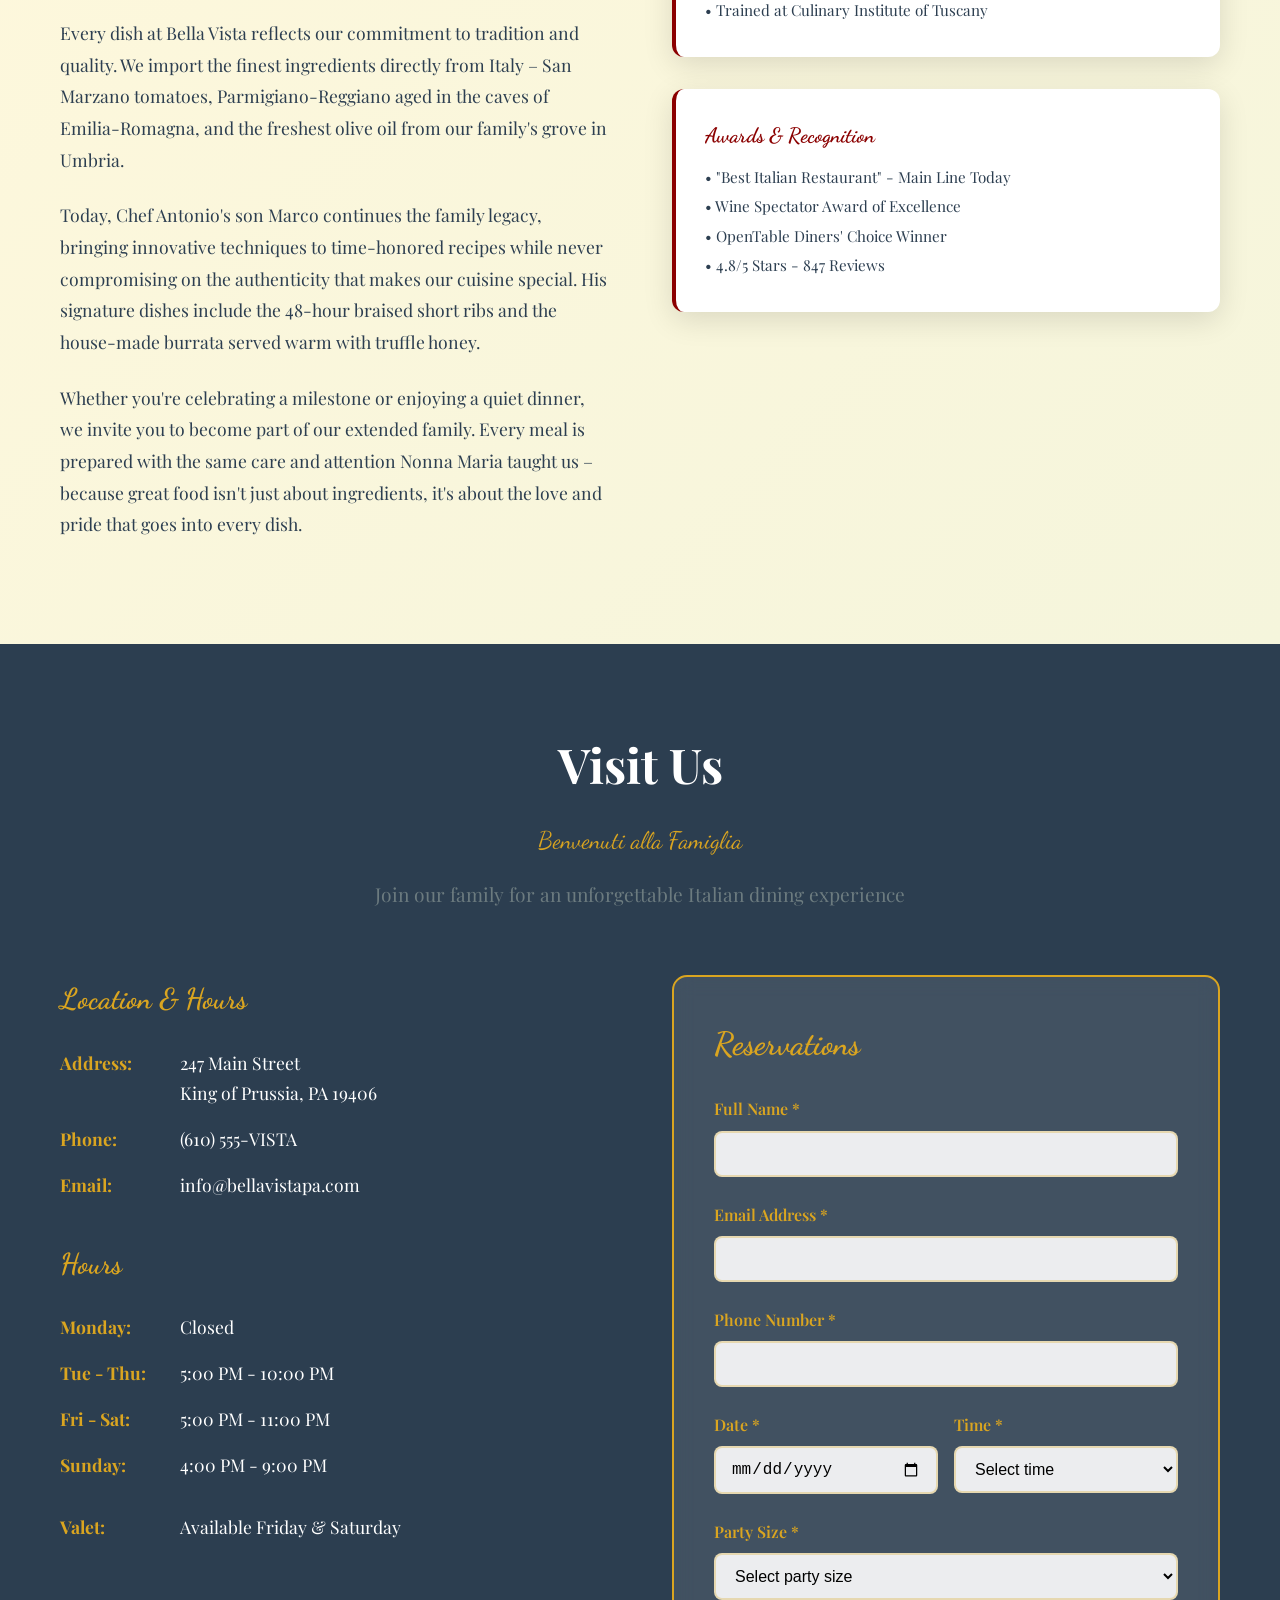
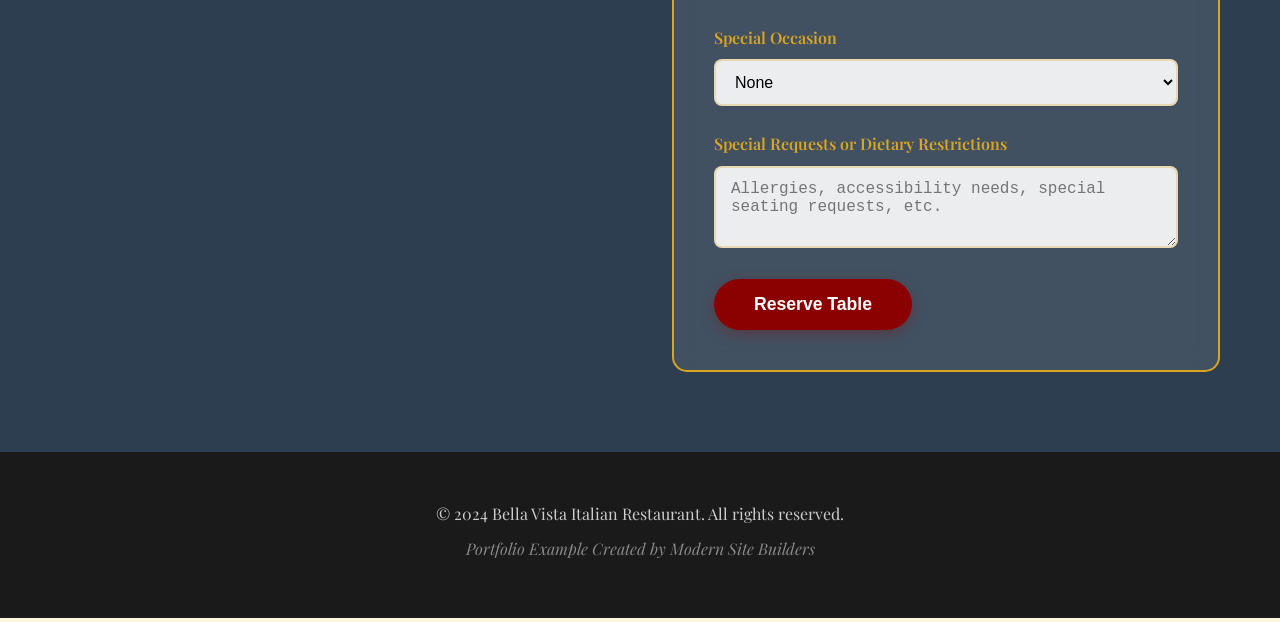
==== commit 65bbed7f: "Update index.html" ====
--- a/index.html
+++ b/index.html
@@ -28,10 +28,10 @@
             <div class="hero-content">
                 <h1>Bella Vista</h1>
                 <p class="subtitle">Ristorante Italiano</p>
-                <p>Experience the authentic flavors of Italy in the heart of Montgomery County. From our family's kitchen to your table, every dish tells a story of tradition, passion, and the finest ingredients.</p>
+                <p>House-made pasta. Wood-fired pizza. Fresh truffles shaved tableside. The aroma of garlic and basil sizzling in imported olive oil. Tonight, skip the ordinary – indulge in four generations of Italian mastery.</p>
                 <div class="hero-buttons">
-                    <a href="#contact" class="btn-primary">Make Reservation</a>
-                    <a href="#menu" class="btn-secondary">View Menu</a>
+                    <a href="#contact" class="btn-primary">Reserve Your Table Tonight</a>
+                    <a href="#menu" class="btn-secondary">See What's Fresh Today</a>
                 </div>
             </div>
         </section>
--- a/styles.css
+++ b/styles.css
@@ -312,7 +312,7 @@
     display: grid;
     grid-template-columns: 1fr 1fr;
     gap: 4rem;
-    align-items: center;
+    align-items: start;
     margin-top: 3rem;
 }
 
@@ -325,18 +325,36 @@
     margin-bottom: 1.5rem;
 }
 
-.about-image {
-    background: var(--secondary-green);
-    height: 400px;
-    border-radius: 15px;
-    display: flex;
-    align-items: center;
-    justify-content: center;
-    color: white;
-    font-style: italic;
-    font-size: 1.2rem;
+.chef-highlights {
+    display: flex;
+    flex-direction: column;
+    gap: 2rem;
+}
+
+.highlight-item {
+    background: white;
+    padding: 1.8rem;
+    border-radius: 12px;
     box-shadow: var(--shadow);
-    background: linear-gradient(45deg, var(--secondary-green), #228B22);
+    border-left: 4px solid var(--primary-red);
+}
+
+.highlight-item h4 {
+    color: var(--primary-red);
+    font-size: 1.3rem;
+    margin-bottom: 0.8rem;
+    font-family: 'Dancing Script', cursive;
+}
+
+.highlight-item p {
+    margin-bottom: 0.4rem;
+    font-size: 0.95rem;
+    line-height: 1.5;
+}
+
+.highlight-item em {
+    color: var(--light-text);
+    font-size: 0.9rem;
 }
 
 /* Contact Section */
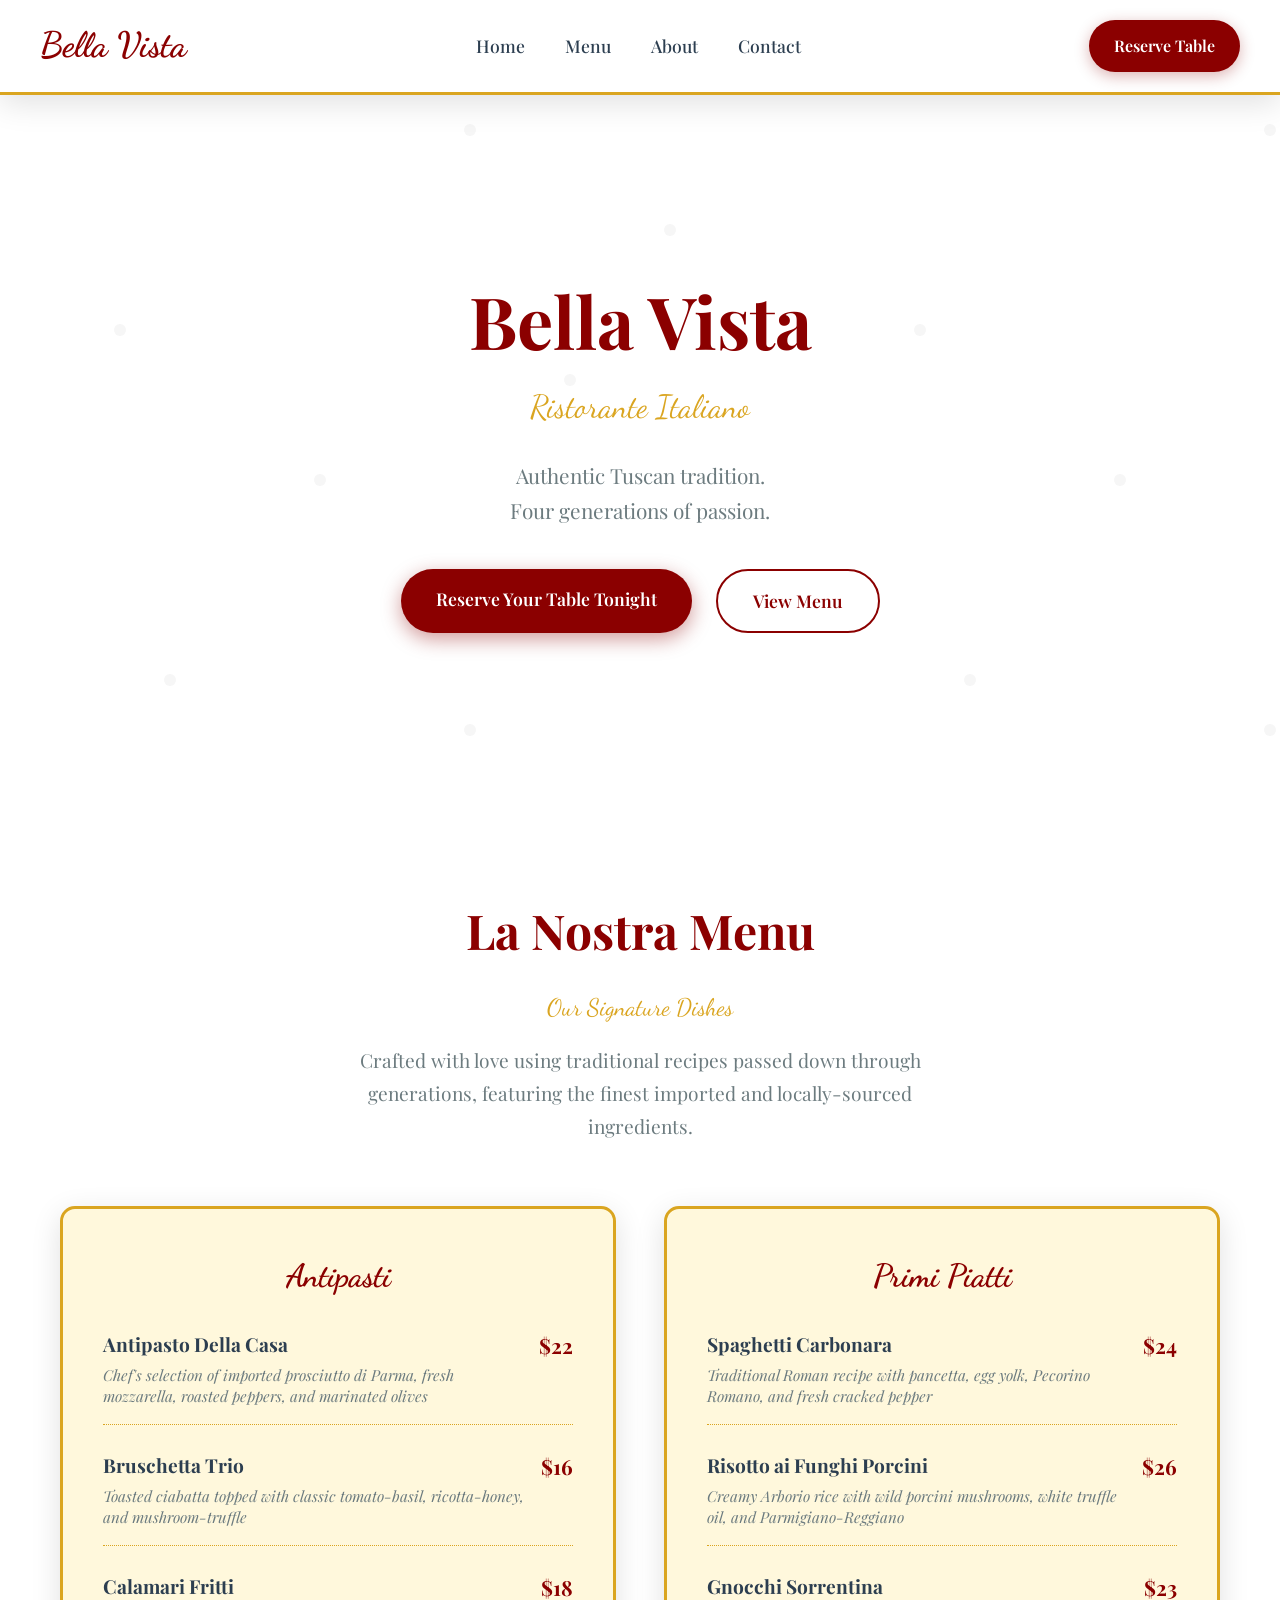
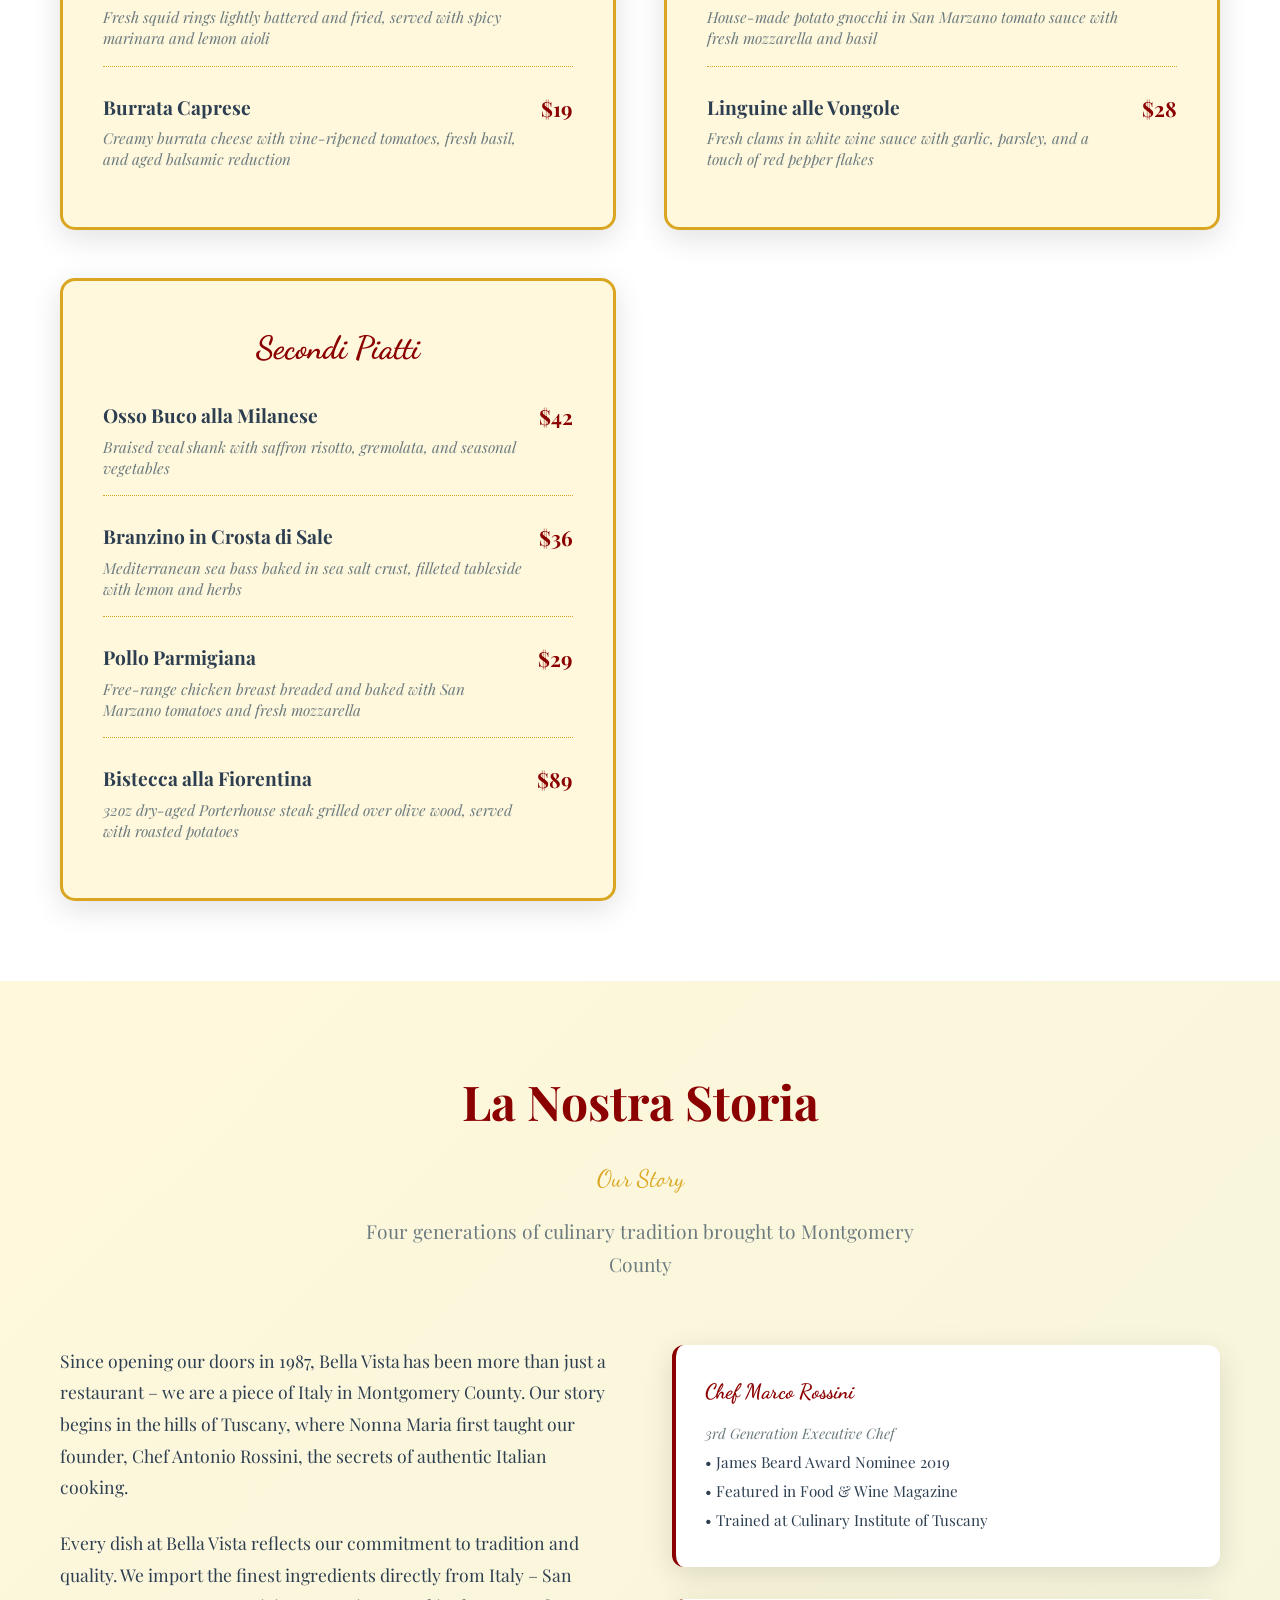
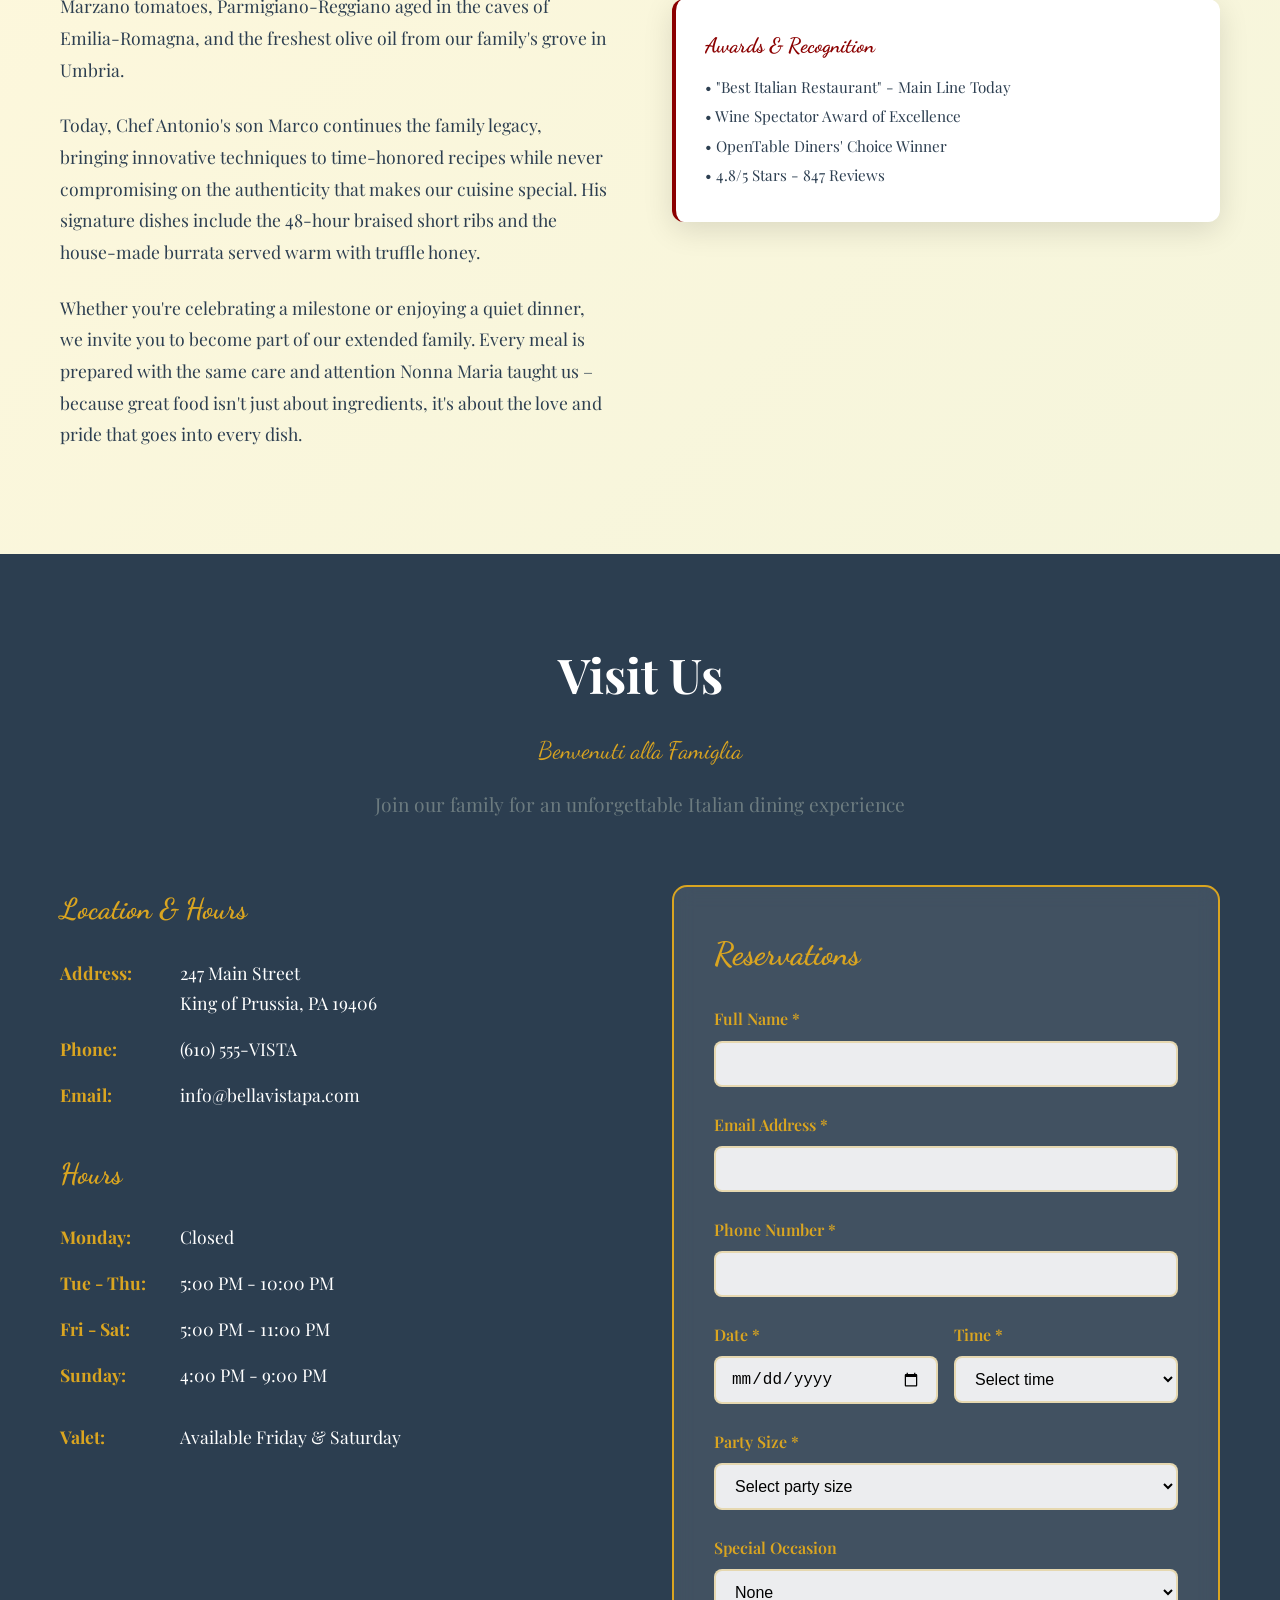
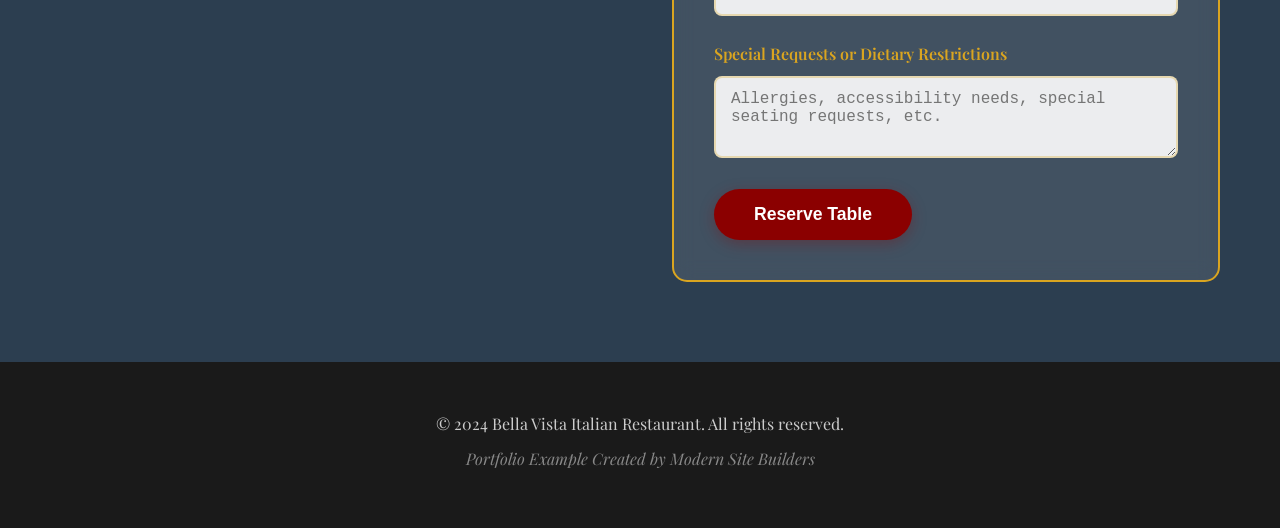
==== commit 0c87e5f0: "Update index.html" ====
--- a/index.html
+++ b/index.html
@@ -28,10 +28,10 @@
             <div class="hero-content">
                 <h1>Bella Vista</h1>
                 <p class="subtitle">Ristorante Italiano</p>
-                <p>House-made pasta. Wood-fired pizza. Fresh truffles shaved tableside. The aroma of garlic and basil sizzling in imported olive oil. Tonight, skip the ordinary – indulge in four generations of Italian mastery.</p>
+                <p>Authentic Tuscan tradition.<br>Four generations of passion.</p>
                 <div class="hero-buttons">
                     <a href="#contact" class="btn-primary">Reserve Your Table Tonight</a>
-                    <a href="#menu" class="btn-secondary">See What's Fresh Today</a>
+                    <a href="#menu" class="btn-secondary">View Menu</a>
                 </div>
             </div>
         </section>
--- a/styles.css
+++ b/styles.css
@@ -21,7 +21,9 @@
     font-family: 'Playfair Display', 'Georgia', serif;
     line-height: 1.7;
     color: var(--dark-text);
-    background: var(--cream);
+    background: #ffffff;
+    background-image: url('data:image/svg+xml,<svg xmlns="http://www.w3.org/2000/svg" viewBox="0 0 400 400"><g fill="%23f0f0f0" opacity="0.6"><path d="M100,100 q15,-20 30,0 q15,20 30,0 q-15,20 -30,0 q-15,-20 -30,0 z"/><circle cx="115" cy="85" r="4"/><path d="M300,150 q15,-20 30,0 q15,20 30,0 q-15,20 -30,0 q-15,-20 -30,0 z"/><circle cx="315" cy="135" r="4"/><path d="M50,250 q15,-20 30,0 q15,20 30,0 q-15,20 -30,0 q-15,-20 -30,0 z"/><circle cx="65" cy="235" r="4"/><path d="M250,300 q15,-20 30,0 q15,20 30,0 q-15,20 -30,0 q-15,-20 -30,0 z"/><circle cx="265" cy="285" r="4"/><path d="M150,350 q15,-20 30,0 q15,20 30,0 q-15,20 -30,0 q-15,-20 -30,0 z"/><circle cx="165" cy="335" r="4"/></g></svg>');
+    background-size: 400px 400px;
 }
 
 .container {
@@ -117,18 +119,28 @@
 
 /* Hero Section */
 .hero {
-    height: 100vh;
-    background: linear-gradient(rgba(0, 0, 0, 0.4), rgba(0, 0, 0, 0.3)),
-                url('data:image/svg+xml,<svg xmlns="http://www.w3.org/2000/svg" viewBox="0 0 1920 1080"><rect fill="%23654321" width="1920" height="1080"/><g opacity="0.8"><rect fill="%238B0000" x="0" y="800" width="1920" height="280"/><circle fill="%23DAA520" cx="400" cy="200" r="120" opacity="0.7"/><circle fill="%23006B3C" cx="1200" cy="300" r="80" opacity="0.6"/><rect fill="%23FFF8DC" x="600" y="100" width="720" height="400" rx="20" opacity="0.1"/></g></svg>');
-    background-size: cover;
-    background-position: center;
-    background-attachment: fixed;
+    height: 90vh;
+    background: #ffffff;
+    color: var(--dark-text);
     display: flex;
     align-items: center;
     justify-content: center;
     text-align: center;
-    color: white;
     position: relative;
+    padding-top: 100px;
+}
+
+.hero::before {
+    content: '';
+    position: absolute;
+    top: 0;
+    left: 0;
+    right: 0;
+    bottom: 0;
+    background-image: url('data:image/svg+xml,<svg xmlns="http://www.w3.org/2000/svg" viewBox="0 0 800 600"><g fill="%23e8e8e8" opacity="0.4"><path d="M150,100 q20,-25 40,0 q20,25 40,0 q-20,25 -40,0 q-20,-25 -40,0 z"/><circle cx="170" cy="80" r="6"/><path d="M450,150 q20,-25 40,0 q20,25 40,0 q-20,25 -40,0 q-20,-25 -40,0 z"/><circle cx="470" cy="130" r="6"/><path d="M650,250 q20,-25 40,0 q20,25 40,0 q-20,25 -40,0 q-20,-25 -40,0 z"/><circle cx="670" cy="230" r="6"/><path d="M100,350 q20,-25 40,0 q20,25 40,0 q-20,25 -40,0 q-20,-25 -40,0 z"/><circle cx="120" cy="330" r="6"/><path d="M550,400 q20,-25 40,0 q20,25 40,0 q-20,25 -40,0 q-20,-25 -40,0 z"/><circle cx="570" cy="380" r="6"/><path d="M300,500 q20,-25 40,0 q20,25 40,0 q-20,25 -40,0 q-20,-25 -40,0 z"/><circle cx="320" cy="480" r="6"/></g></svg>');
+    background-size: 800px 600px;
+    background-repeat: repeat;
+    z-index: 1;
 }
 
 .hero-content {
@@ -140,8 +152,8 @@
 .hero h1 {
     font-size: 4.5rem;
     margin-bottom: 1rem;
-    text-shadow: 2px 2px 4px rgba(0, 0, 0, 0.7);
     line-height: 1.2;
+    color: var(--primary-red);
 }
 
 .hero .subtitle {
@@ -149,7 +161,6 @@
     font-family: 'Dancing Script', cursive;
     color: var(--accent-gold);
     margin-bottom: 1.5rem;
-    text-shadow: 1px 1px 2px rgba(0, 0, 0, 0.5);
 }
 
 .hero p {
@@ -158,7 +169,7 @@
     max-width: 600px;
     margin-left: auto;
     margin-right: auto;
-    text-shadow: 1px 1px 2px rgba(0, 0, 0, 0.5);
+    color: var(--light-text);
 }
 
 .hero-buttons {
@@ -182,9 +193,9 @@
 
 .btn-secondary {
     background: transparent;
-    color: white;
+    color: var(--primary-red);
     padding: 15px 35px;
-    border: 2px solid white;
+    border: 2px solid var(--primary-red);
     border-radius: 35px;
     text-decoration: none;
     font-weight: 600;
@@ -199,8 +210,8 @@
 }
 
 .btn-secondary:hover {
-    background: white;
-    color: var(--dark-text);
+    background: var(--primary-red);
+    color: white;
     transform: translateY(-3px);
 }
 
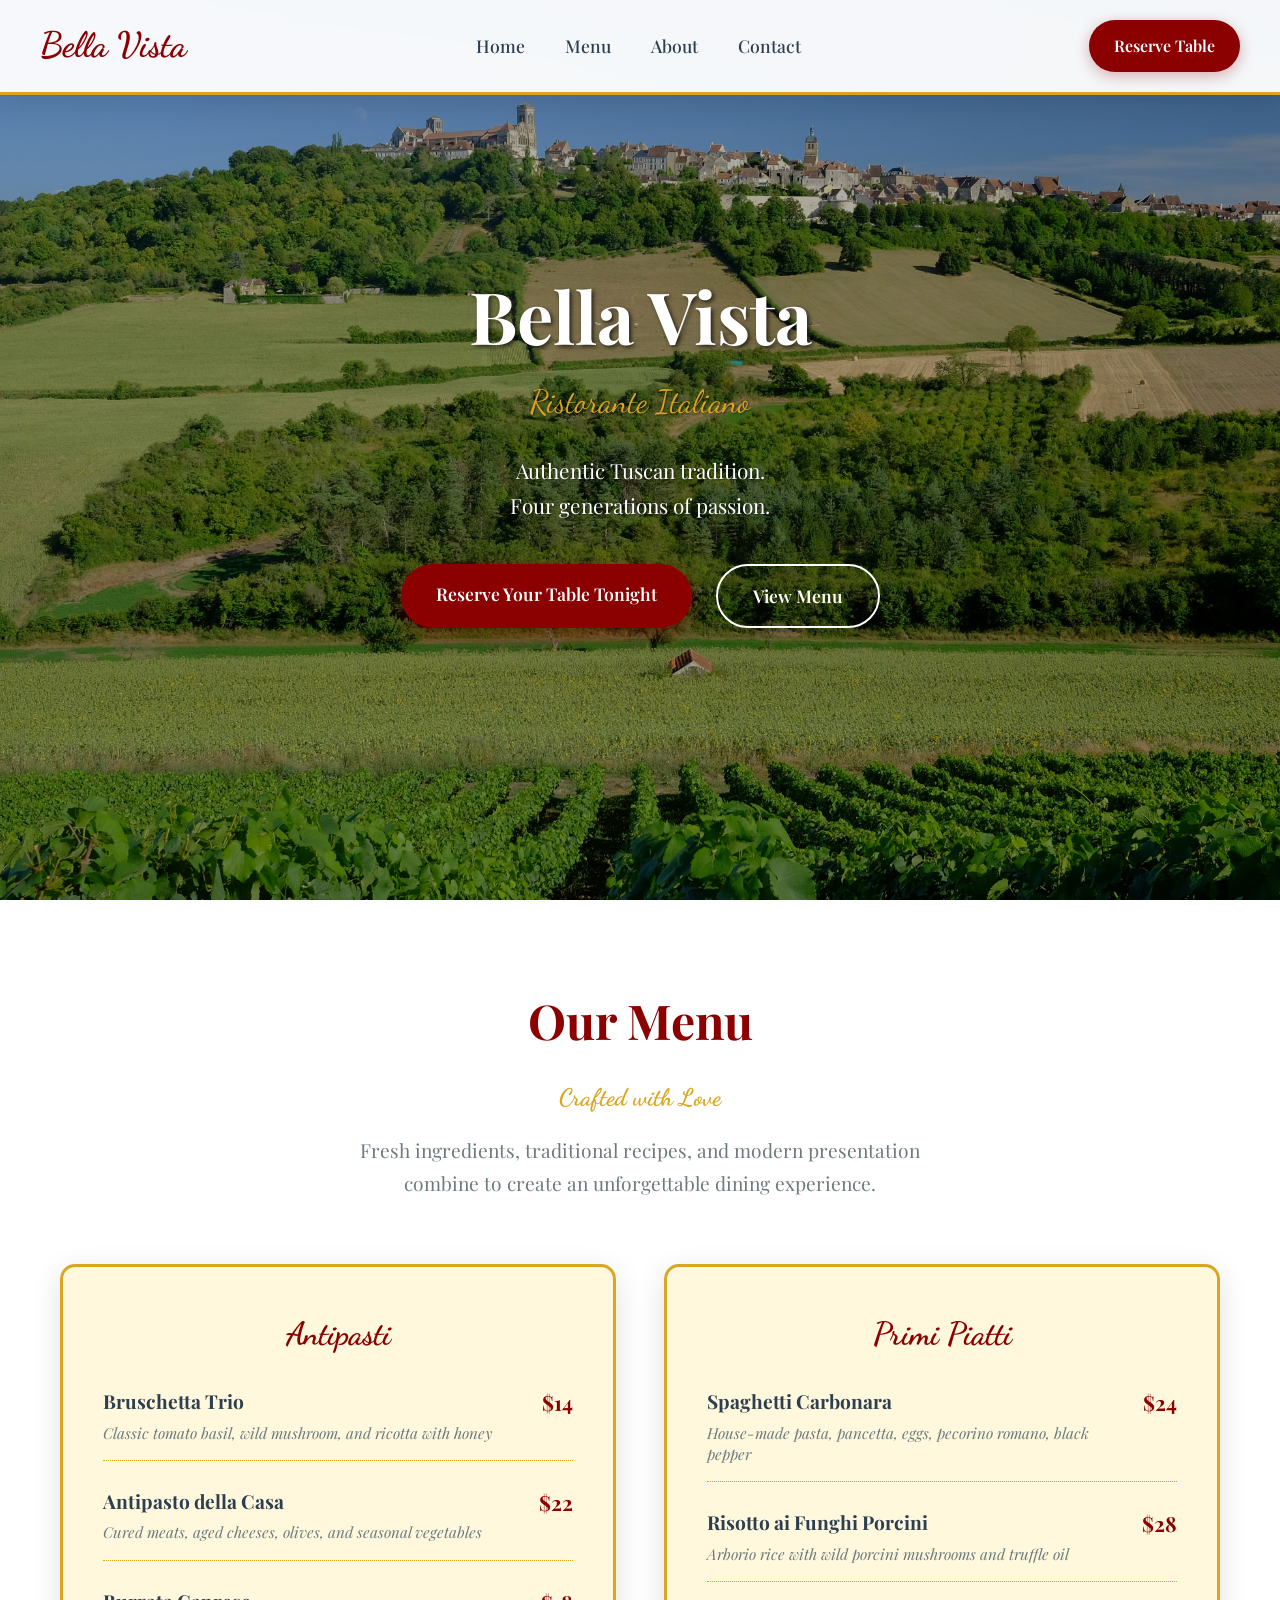
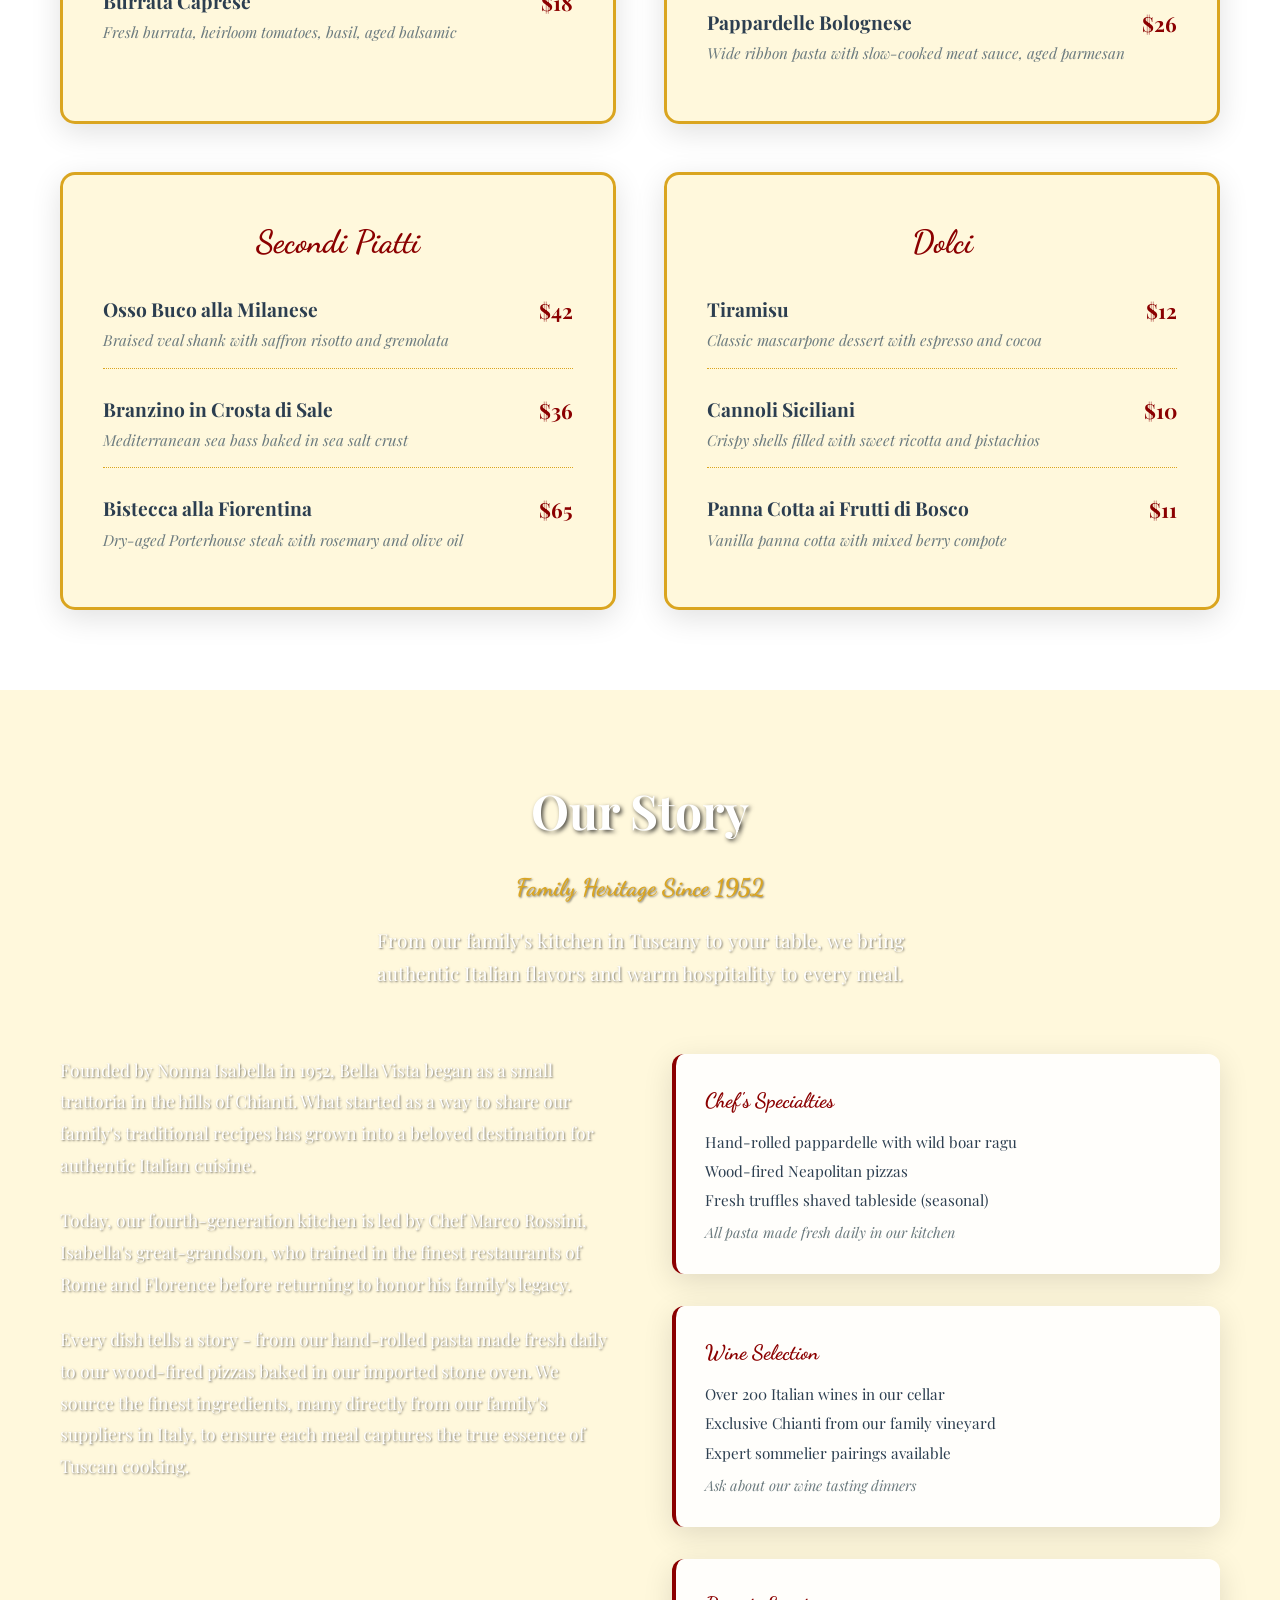
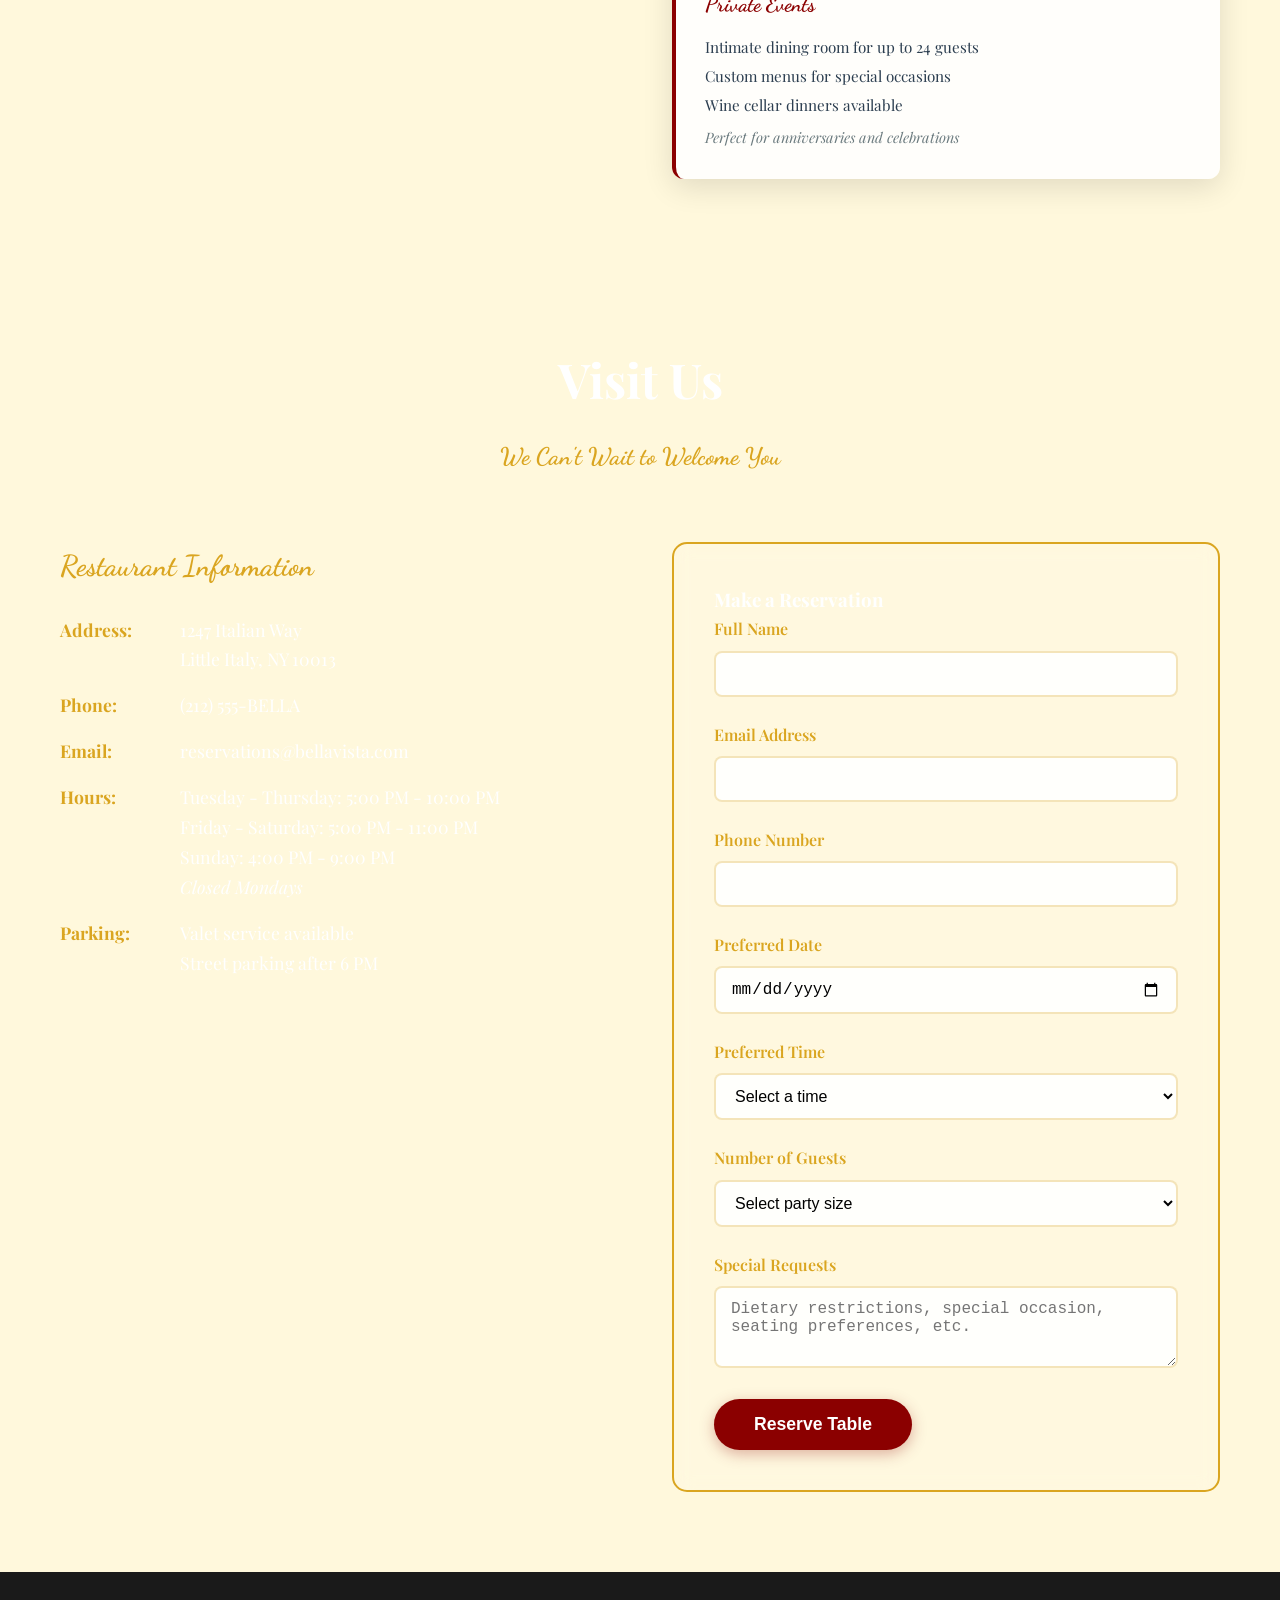
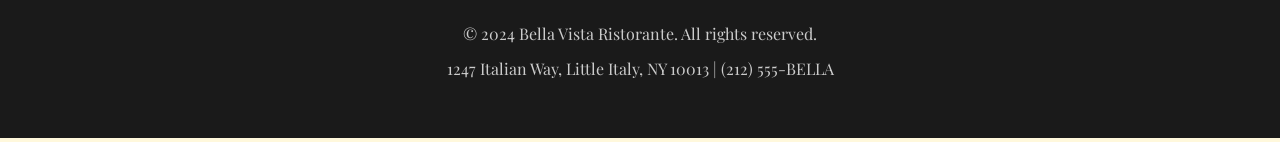
==== commit 1088981b: "Update index.html" ====
--- a/index.html
+++ b/index.html
@@ -3,11 +3,9 @@
 <head>
     <meta charset="UTF-8">
     <meta name="viewport" content="width=device-width, initial-scale=1.0">
-    <title>Bella Vista Italian Restaurant | Authentic Italian Cuisine in Montgomery County</title>
-    <link rel="preconnect" href="https://fonts.googleapis.com">
-    <link rel="preconnect" href="https://fonts.gstatic.com" crossorigin>
-    <link href="https://fonts.googleapis.com/css2?family=Playfair+Display:wght@400;500;600;700&family=Dancing+Script:wght@400;700&display=swap" rel="stylesheet">
+    <title>Bella Vista - Authentic Italian Restaurant</title>
     <link rel="stylesheet" href="styles.css">
+    <link href="https://fonts.googleapis.com/css2?family=Playfair+Display:wght@400;700&family=Dancing+Script:wght@700&display=swap" rel="stylesheet">
 </head>
 <body>
     <header class="header">
@@ -36,44 +34,37 @@
             </div>
         </section>
 
-        <section id="menu" class="menu section">
+        <section id="menu" class="section menu">
             <div class="container">
                 <div class="section-header">
-                    <h2 class="section-title">La Nostra Menu</h2>
-                    <p class="section-subtitle">Our Signature Dishes</p>
-                    <p class="section-description">Crafted with love using traditional recipes passed down through generations, featuring the finest imported and locally-sourced ingredients.</p>
-                </div>
-
+                    <h2 class="section-title">Our Menu</h2>
+                    <p class="section-subtitle script-font">Crafted with Love</p>
+                    <p class="section-description">Fresh ingredients, traditional recipes, and modern presentation combine to create an unforgettable dining experience.</p>
+                </div>
+                
                 <div class="menu-categories">
                     <div class="menu-category">
                         <h3>Antipasti</h3>
                         <div class="menu-item">
                             <div class="item-info">
-                                <h4>Antipasto Della Casa</h4>
-                                <p class="item-description">Chef's selection of imported prosciutto di Parma, fresh mozzarella, roasted peppers, and marinated olives</p>
+                                <h4>Bruschetta Trio</h4>
+                                <p class="item-description">Classic tomato basil, wild mushroom, and ricotta with honey</p>
+                            </div>
+                            <span class="item-price">$14</span>
+                        </div>
+                        <div class="menu-item">
+                            <div class="item-info">
+                                <h4>Antipasto della Casa</h4>
+                                <p class="item-description">Cured meats, aged cheeses, olives, and seasonal vegetables</p>
                             </div>
                             <span class="item-price">$22</span>
                         </div>
                         <div class="menu-item">
                             <div class="item-info">
-                                <h4>Bruschetta Trio</h4>
-                                <p class="item-description">Toasted ciabatta topped with classic tomato-basil, ricotta-honey, and mushroom-truffle</p>
-                            </div>
-                            <span class="item-price">$16</span>
-                        </div>
-                        <div class="menu-item">
-                            <div class="item-info">
-                                <h4>Calamari Fritti</h4>
-                                <p class="item-description">Fresh squid rings lightly battered and fried, served with spicy marinara and lemon aioli</p>
+                                <h4>Burrata Caprese</h4>
+                                <p class="item-description">Fresh burrata, heirloom tomatoes, basil, aged balsamic</p>
                             </div>
                             <span class="item-price">$18</span>
-                        </div>
-                        <div class="menu-item">
-                            <div class="item-info">
-                                <h4>Burrata Caprese</h4>
-                                <p class="item-description">Creamy burrata cheese with vine-ripened tomatoes, fresh basil, and aged balsamic reduction</p>
-                            </div>
-                            <span class="item-price">$19</span>
                         </div>
                     </div>
 
@@ -82,30 +73,23 @@
                         <div class="menu-item">
                             <div class="item-info">
                                 <h4>Spaghetti Carbonara</h4>
-                                <p class="item-description">Traditional Roman recipe with pancetta, egg yolk, Pecorino Romano, and fresh cracked pepper</p>
+                                <p class="item-description">House-made pasta, pancetta, eggs, pecorino romano, black pepper</p>
                             </div>
                             <span class="item-price">$24</span>
                         </div>
                         <div class="menu-item">
                             <div class="item-info">
                                 <h4>Risotto ai Funghi Porcini</h4>
-                                <p class="item-description">Creamy Arborio rice with wild porcini mushrooms, white truffle oil, and Parmigiano-Reggiano</p>
+                                <p class="item-description">Arborio rice with wild porcini mushrooms and truffle oil</p>
+                            </div>
+                            <span class="item-price">$28</span>
+                        </div>
+                        <div class="menu-item">
+                            <div class="item-info">
+                                <h4>Pappardelle Bolognese</h4>
+                                <p class="item-description">Wide ribbon pasta with slow-cooked meat sauce, aged parmesan</p>
                             </div>
                             <span class="item-price">$26</span>
-                        </div>
-                        <div class="menu-item">
-                            <div class="item-info">
-                                <h4>Gnocchi Sorrentina</h4>
-                                <p class="item-description">House-made potato gnocchi in San Marzano tomato sauce with fresh mozzarella and basil</p>
-                            </div>
-                            <span class="item-price">$23</span>
-                        </div>
-                        <div class="menu-item">
-                            <div class="item-info">
-                                <h4>Linguine alle Vongole</h4>
-                                <p class="item-description">Fresh clams in white wine sauce with garlic, parsley, and a touch of red pepper flakes</p>
-                            </div>
-                            <span class="item-price">$28</span>
                         </div>
                     </div>
 
@@ -114,168 +98,183 @@
                         <div class="menu-item">
                             <div class="item-info">
                                 <h4>Osso Buco alla Milanese</h4>
-                                <p class="item-description">Braised veal shank with saffron risotto, gremolata, and seasonal vegetables</p>
+                                <p class="item-description">Braised veal shank with saffron risotto and gremolata</p>
                             </div>
                             <span class="item-price">$42</span>
                         </div>
                         <div class="menu-item">
                             <div class="item-info">
                                 <h4>Branzino in Crosta di Sale</h4>
-                                <p class="item-description">Mediterranean sea bass baked in sea salt crust, filleted tableside with lemon and herbs</p>
+                                <p class="item-description">Mediterranean sea bass baked in sea salt crust</p>
                             </div>
                             <span class="item-price">$36</span>
                         </div>
                         <div class="menu-item">
                             <div class="item-info">
-                                <h4>Pollo Parmigiana</h4>
-                                <p class="item-description">Free-range chicken breast breaded and baked with San Marzano tomatoes and fresh mozzarella</p>
-                            </div>
-                            <span class="item-price">$29</span>
-                        </div>
-                        <div class="menu-item">
-                            <div class="item-info">
                                 <h4>Bistecca alla Fiorentina</h4>
-                                <p class="item-description">32oz dry-aged Porterhouse steak grilled over olive wood, served with roasted potatoes</p>
-                            </div>
-                            <span class="item-price">$89</span>
+                                <p class="item-description">Dry-aged Porterhouse steak with rosemary and olive oil</p>
+                            </div>
+                            <span class="item-price">$65</span>
+                        </div>
+                    </div>
+
+                    <div class="menu-category">
+                        <h3>Dolci</h3>
+                        <div class="menu-item">
+                            <div class="item-info">
+                                <h4>Tiramisu</h4>
+                                <p class="item-description">Classic mascarpone dessert with espresso and cocoa</p>
+                            </div>
+                            <span class="item-price">$12</span>
+                        </div>
+                        <div class="menu-item">
+                            <div class="item-info">
+                                <h4>Cannoli Siciliani</h4>
+                                <p class="item-description">Crispy shells filled with sweet ricotta and pistachios</p>
+                            </div>
+                            <span class="item-price">$10</span>
+                        </div>
+                        <div class="menu-item">
+                            <div class="item-info">
+                                <h4>Panna Cotta ai Frutti di Bosco</h4>
+                                <p class="item-description">Vanilla panna cotta with mixed berry compote</p>
+                            </div>
+                            <span class="item-price">$11</span>
                         </div>
                     </div>
                 </div>
             </div>
         </section>
 
-        <section id="about" class="about section">
+        <section id="about" class="section about">
             <div class="container">
                 <div class="section-header">
-                    <h2 class="section-title">La Nostra Storia</h2>
-                    <p class="section-subtitle">Our Story</p>
-                    <p class="section-description">Four generations of culinary tradition brought to Montgomery County</p>
-                </div>
-
+                    <h2 class="section-title">Our Story</h2>
+                    <p class="section-subtitle script-font">Family Heritage Since 1952</p>
+                    <p class="section-description">From our family's kitchen in Tuscany to your table, we bring authentic Italian flavors and warm hospitality to every meal.</p>
+                </div>
+                
                 <div class="about-content">
                     <div class="about-text">
-                        <p>Since opening our doors in 1987, Bella Vista has been more than just a restaurant – we are a piece of Italy in Montgomery County. Our story begins in the hills of Tuscany, where Nonna Maria first taught our founder, Chef Antonio Rossini, the secrets of authentic Italian cooking.</p>
-
-                        <p>Every dish at Bella Vista reflects our commitment to tradition and quality. We import the finest ingredients directly from Italy – San Marzano tomatoes, Parmigiano-Reggiano aged in the caves of Emilia-Romagna, and the freshest olive oil from our family's grove in Umbria.</p>
-
-                        <p>Today, Chef Antonio's son Marco continues the family legacy, bringing innovative techniques to time-honored recipes while never compromising on the authenticity that makes our cuisine special. His signature dishes include the 48-hour braised short ribs and the house-made burrata served warm with truffle honey.</p>
-
-                        <p>Whether you're celebrating a milestone or enjoying a quiet dinner, we invite you to become part of our extended family. Every meal is prepared with the same care and attention Nonna Maria taught us – because great food isn't just about ingredients, it's about the love and pride that goes into every dish.</p>
-                    </div>
+                        <p>Founded by Nonna Isabella in 1952, Bella Vista began as a small trattoria in the hills of Chianti. What started as a way to share our family's traditional recipes has grown into a beloved destination for authentic Italian cuisine.</p>
+                        
+                        <p>Today, our fourth-generation kitchen is led by Chef Marco Rossini, Isabella's great-grandson, who trained in the finest restaurants of Rome and Florence before returning to honor his family's legacy.</p>
+                        
+                        <p>Every dish tells a story - from our hand-rolled pasta made fresh daily to our wood-fired pizzas baked in our imported stone oven. We source the finest ingredients, many directly from our family's suppliers in Italy, to ensure each meal captures the true essence of Tuscan cooking.</p>
+                    </div>
+                    
                     <div class="chef-highlights">
                         <div class="highlight-item">
-                            <h4>Chef Marco Rossini</h4>
-                            <p><em>3rd Generation Executive Chef</em></p>
-                            <p>• James Beard Award Nominee 2019</p>
-                            <p>• Featured in Food & Wine Magazine</p>
-                            <p>• Trained at Culinary Institute of Tuscany</p>
-                        </div>
+                            <h4>Chef's Specialties</h4>
+                            <p>Hand-rolled pappardelle with wild boar ragu</p>
+                            <p>Wood-fired Neapolitan pizzas</p>
+                            <p>Fresh truffles shaved tableside (seasonal)</p>
+                            <em>All pasta made fresh daily in our kitchen</em>
+                        </div>
+                        
                         <div class="highlight-item">
-                            <h4>Awards & Recognition</h4>
-                            <p>• "Best Italian Restaurant" - Main Line Today</p>
-                            <p>• Wine Spectator Award of Excellence</p>
-                            <p>• OpenTable Diners' Choice Winner</p>
-                            <p>• 4.8/5 Stars - 847 Reviews</p>
+                            <h4>Wine Selection</h4>
+                            <p>Over 200 Italian wines in our cellar</p>
+                            <p>Exclusive Chianti from our family vineyard</p>
+                            <p>Expert sommelier pairings available</p>
+                            <em>Ask about our wine tasting dinners</em>
+                        </div>
+                        
+                        <div class="highlight-item">
+                            <h4>Private Events</h4>
+                            <p>Intimate dining room for up to 24 guests</p>
+                            <p>Custom menus for special occasions</p>
+                            <p>Wine cellar dinners available</p>
+                            <em>Perfect for anniversaries and celebrations</em>
                         </div>
                     </div>
                 </div>
             </div>
         </section>
 
-        <section id="contact" class="contact section">
+        <section id="contact" class="section contact">
             <div class="container">
                 <div class="section-header">
                     <h2 class="section-title">Visit Us</h2>
-                    <p class="section-subtitle">Benvenuti alla Famiglia</p>
-                    <p class="section-description">Join our family for an unforgettable Italian dining experience</p>
-                </div>
-
+                    <p class="section-subtitle script-font">We Can't Wait to Welcome You</p>
+                </div>
+                
                 <div class="contact-content">
                     <div class="contact-info">
-                        <h3>Location & Hours</h3>
+                        <h3>Restaurant Information</h3>
                         
                         <div class="contact-item">
                             <strong>Address:</strong>
-                            <span>247 Main Street<br>King of Prussia, PA 19406</span>
+                            <span>1247 Italian Way<br>Little Italy, NY 10013</span>
                         </div>
                         
                         <div class="contact-item">
                             <strong>Phone:</strong>
-                            <span>(610) 555-VISTA</span>
+                            <span>(212) 555-BELLA</span>
                         </div>
                         
                         <div class="contact-item">
                             <strong>Email:</strong>
-                            <span>info@bellavistapa.com</span>
-                        </div>
-
-                        <h3 style="margin-top: 2.5rem; margin-bottom: 1.5rem;">Hours</h3>
-                        <div class="contact-item">
-                            <strong>Monday:</strong>
-                            <span>Closed</span>
-                        </div>
-                        <div class="contact-item">
-                            <strong>Tue - Thu:</strong>
-                            <span>5:00 PM - 10:00 PM</span>
-                        </div>
-                        <div class="contact-item">
-                            <strong>Fri - Sat:</strong>
-                            <span>5:00 PM - 11:00 PM</span>
-                        </div>
-                        <div class="contact-item">
-                            <strong>Sunday:</strong>
-                            <span>4:00 PM - 9:00 PM</span>
-                        </div>
-
-                        <div class="contact-item" style="margin-top: 2rem;">
-                            <strong>Valet:</strong>
-                            <span>Available Friday & Saturday</span>
-                        </div>
-                    </div>
-
+                            <span>reservations@bellavista.com</span>
+                        </div>
+                        
+                        <div class="contact-item">
+                            <strong>Hours:</strong>
+                            <span>
+                                Tuesday - Thursday: 5:00 PM - 10:00 PM<br>
+                                Friday - Saturday: 5:00 PM - 11:00 PM<br>
+                                Sunday: 4:00 PM - 9:00 PM<br>
+                                <em>Closed Mondays</em>
+                            </span>
+                        </div>
+                        
+                        <div class="contact-item">
+                            <strong>Parking:</strong>
+                            <span>Valet service available<br>Street parking after 6 PM</span>
+                        </div>
+                    </div>
+                    
                     <div class="reservation-form">
-                        <h3 style="margin-bottom: 1.5rem; color: var(--accent-gold); font-family: 'Dancing Script', cursive; font-size: 2rem;">Reservations</h3>
+                        <h3>Make a Reservation</h3>
                         <form>
                             <div class="form-group">
-                                <label for="name">Full Name *</label>
+                                <label for="name">Full Name</label>
                                 <input type="text" id="name" name="name" required>
                             </div>
                             
                             <div class="form-group">
-                                <label for="email">Email Address *</label>
+                                <label for="email">Email Address</label>
                                 <input type="email" id="email" name="email" required>
                             </div>
                             
                             <div class="form-group">
-                                <label for="phone">Phone Number *</label>
-                                <input type="tel" id="phone" name="phone" required>
-                            </div>
-                            
-                            <div style="display: grid; grid-template-columns: 1fr 1fr; gap: 1rem;">
-                                <div class="form-group">
-                                    <label for="date">Date *</label>
-                                    <input type="date" id="date" name="date" required>
-                                </div>
-                                
-                                <div class="form-group">
-                                    <label for="time">Time *</label>
-                                    <select id="time" name="time" required>
-                                        <option value="">Select time</option>
-                                        <option value="5:00">5:00 PM</option>
-                                        <option value="5:30">5:30 PM</option>
-                                        <option value="6:00">6:00 PM</option>
-                                        <option value="6:30">6:30 PM</option>
-                                        <option value="7:00">7:00 PM</option>
-                                        <option value="7:30">7:30 PM</option>
-                                        <option value="8:00">8:00 PM</option>
-                                        <option value="8:30">8:30 PM</option>
-                                        <option value="9:00">9:00 PM</option>
-                                    </select>
-                                </div>
-                            </div>
-                            
-                            <div class="form-group">
-                                <label for="guests">Party Size *</label>
+                                <label for="phone">Phone Number</label>
+                                <input type="tel" id="phone" name="phone">
+                            </div>
+                            
+                            <div class="form-group">
+                                <label for="date">Preferred Date</label>
+                                <input type="date" id="date" name="date" required>
+                            </div>
+                            
+                            <div class="form-group">
+                                <label for="time">Preferred Time</label>
+                                <select id="time" name="time" required>
+                                    <option value="">Select a time</option>
+                                    <option value="5:00 PM">5:00 PM</option>
+                                    <option value="5:30 PM">5:30 PM</option>
+                                    <option value="6:00 PM">6:00 PM</option>
+                                    <option value="6:30 PM">6:30 PM</option>
+                                    <option value="7:00 PM">7:00 PM</option>
+                                    <option value="7:30 PM">7:30 PM</option>
+                                    <option value="8:00 PM">8:00 PM</option>
+                                    <option value="8:30 PM">8:30 PM</option>
+                                    <option value="9:00 PM">9:00 PM</option>
+                                </select>
+                            </div>
+                            
+                            <div class="form-group">
+                                <label for="guests">Number of Guests</label>
                                 <select id="guests" name="guests" required>
                                     <option value="">Select party size</option>
                                     <option value="1">1 Guest</option>
@@ -285,25 +284,14 @@
                                     <option value="5">5 Guests</option>
                                     <option value="6">6 Guests</option>
                                     <option value="7">7 Guests</option>
-                                    <option value="8">8+ Guests (Call Required)</option>
+                                    <option value="8">8 Guests</option>
+                                    <option value="8+">More than 8</option>
                                 </select>
                             </div>
                             
                             <div class="form-group">
-                                <label for="occasion">Special Occasion</label>
-                                <select id="occasion" name="occasion">
-                                    <option value="">None</option>
-                                    <option value="birthday">Birthday</option>
-                                    <option value="anniversary">Anniversary</option>
-                                    <option value="business">Business Dinner</option>
-                                    <option value="date">Date Night</option>
-                                    <option value="other">Other Celebration</option>
-                                </select>
-                            </div>
-                            
-                            <div class="form-group">
-                                <label for="requests">Special Requests or Dietary Restrictions</label>
-                                <textarea id="requests" name="requests" rows="3" placeholder="Allergies, accessibility needs, special seating requests, etc."></textarea>
+                                <label for="special-requests">Special Requests</label>
+                                <textarea id="special-requests" name="special-requests" rows="3" placeholder="Dietary restrictions, special occasion, seating preferences, etc."></textarea>
                             </div>
                             
                             <button type="submit" class="submit-btn">Reserve Table</button>
@@ -316,44 +304,31 @@
 
     <footer class="footer">
         <div class="container">
-            <p>&copy; 2024 Bella Vista Italian Restaurant. All rights reserved.</p>
-            <p style="color: #888; font-style: italic;">Portfolio Example Created by Modern Site Builders</p>
+            <p>&copy; 2024 Bella Vista Ristorante. All rights reserved.</p>
+            <p>1247 Italian Way, Little Italy, NY 10013 | (212) 555-BELLA</p>
         </div>
     </footer>
 
     <script>
-        // Smooth scrolling
+        // Smooth scrolling for navigation links
         document.querySelectorAll('a[href^="#"]').forEach(anchor => {
             anchor.addEventListener('click', function (e) {
                 e.preventDefault();
                 const target = document.querySelector(this.getAttribute('href'));
                 if (target) {
-                    const headerOffset = 80;
-                    const elementPosition = target.getBoundingClientRect().top;
-                    const offsetPosition = elementPosition + window.pageYOffset - headerOffset;
-                    
-                    window.scrollTo({
-                        top: offsetPosition,
-                        behavior: 'smooth'
+                    target.scrollIntoView({
+                        behavior: 'smooth',
+                        block: 'start'
                     });
                 }
             });
         });
 
-        // Form submission
-        document.querySelector('form').addEventListener('submit', function(e) {
+        // Form submission handler
+        document.querySelector('.reservation-form form').addEventListener('submit', function(e) {
             e.preventDefault();
-            alert('Grazie! Your reservation request has been received. We will contact you within 2 hours to confirm your table.\n\n(Demo form - In a real website, this would integrate with the restaurant\'s reservation system)');
-        });
-
-        // Header background on scroll
-        window.addEventListener('scroll', function() {
-            const header = document.querySelector('.header');
-            if (window.scrollY > 100) {
-                header.style.background = 'rgba(255, 255, 255, 0.98)';
-            } else {
-                header.style.background = 'rgba(255, 255, 255, 0.95)';
-            }
+            alert('Thank you for your reservation request! We will contact you within 24 hours to confirm your booking.');
+            this.reset();
         });
     </script>
 </body>
--- a/styles.css
+++ b/styles.css
@@ -21,9 +21,7 @@
     font-family: 'Playfair Display', 'Georgia', serif;
     line-height: 1.7;
     color: var(--dark-text);
-    background: #ffffff;
-    background-image: url('data:image/svg+xml,<svg xmlns="http://www.w3.org/2000/svg" viewBox="0 0 400 400"><g fill="%23f0f0f0" opacity="0.6"><path d="M100,100 q15,-20 30,0 q15,20 30,0 q-15,20 -30,0 q-15,-20 -30,0 z"/><circle cx="115" cy="85" r="4"/><path d="M300,150 q15,-20 30,0 q15,20 30,0 q-15,20 -30,0 q-15,-20 -30,0 z"/><circle cx="315" cy="135" r="4"/><path d="M50,250 q15,-20 30,0 q15,20 30,0 q-15,20 -30,0 q-15,-20 -30,0 z"/><circle cx="65" cy="235" r="4"/><path d="M250,300 q15,-20 30,0 q15,20 30,0 q-15,20 -30,0 q-15,-20 -30,0 z"/><circle cx="265" cy="285" r="4"/><path d="M150,350 q15,-20 30,0 q15,20 30,0 q-15,20 -30,0 q-15,-20 -30,0 z"/><circle cx="165" cy="335" r="4"/></g></svg>');
-    background-size: 400px 400px;
+    background: var(--cream);
 }
 
 .container {
@@ -117,30 +115,20 @@
     box-shadow: 0 6px 20px rgba(139, 0, 0, 0.4);
 }
 
-/* Hero Section */
+/* Hero Section - Golden Tuscan Countryside */
 .hero {
-    height: 90vh;
-    background: #ffffff;
-    color: var(--dark-text);
+    height: 100vh;
+    background: linear-gradient(rgba(0, 0, 0, 0.3), rgba(0, 0, 0, 0.4)),
+                url('image4.jpg');
+    background-size: cover;
+    background-position: center;
+    background-attachment: fixed;
     display: flex;
     align-items: center;
     justify-content: center;
     text-align: center;
+    color: white;
     position: relative;
-    padding-top: 100px;
-}
-
-.hero::before {
-    content: '';
-    position: absolute;
-    top: 0;
-    left: 0;
-    right: 0;
-    bottom: 0;
-    background-image: url('data:image/svg+xml,<svg xmlns="http://www.w3.org/2000/svg" viewBox="0 0 800 600"><g fill="%23e8e8e8" opacity="0.4"><path d="M150,100 q20,-25 40,0 q20,25 40,0 q-20,25 -40,0 q-20,-25 -40,0 z"/><circle cx="170" cy="80" r="6"/><path d="M450,150 q20,-25 40,0 q20,25 40,0 q-20,25 -40,0 q-20,-25 -40,0 z"/><circle cx="470" cy="130" r="6"/><path d="M650,250 q20,-25 40,0 q20,25 40,0 q-20,25 -40,0 q-20,-25 -40,0 z"/><circle cx="670" cy="230" r="6"/><path d="M100,350 q20,-25 40,0 q20,25 40,0 q-20,25 -40,0 q-20,-25 -40,0 z"/><circle cx="120" cy="330" r="6"/><path d="M550,400 q20,-25 40,0 q20,25 40,0 q-20,25 -40,0 q-20,-25 -40,0 z"/><circle cx="570" cy="380" r="6"/><path d="M300,500 q20,-25 40,0 q20,25 40,0 q-20,25 -40,0 q-20,-25 -40,0 z"/><circle cx="320" cy="480" r="6"/></g></svg>');
-    background-size: 800px 600px;
-    background-repeat: repeat;
-    z-index: 1;
 }
 
 .hero-content {
@@ -152,8 +140,9 @@
 .hero h1 {
     font-size: 4.5rem;
     margin-bottom: 1rem;
+    text-shadow: 2px 2px 4px rgba(0, 0, 0, 0.7);
     line-height: 1.2;
-    color: var(--primary-red);
+    color: white;
 }
 
 .hero .subtitle {
@@ -161,6 +150,7 @@
     font-family: 'Dancing Script', cursive;
     color: var(--accent-gold);
     margin-bottom: 1.5rem;
+    text-shadow: 1px 1px 2px rgba(0, 0, 0, 0.5);
 }
 
 .hero p {
@@ -169,7 +159,8 @@
     max-width: 600px;
     margin-left: auto;
     margin-right: auto;
-    color: var(--light-text);
+    text-shadow: 1px 1px 2px rgba(0, 0, 0, 0.5);
+    color: white;
 }
 
 .hero-buttons {
@@ -193,9 +184,9 @@
 
 .btn-secondary {
     background: transparent;
-    color: var(--primary-red);
+    color: white;
     padding: 15px 35px;
-    border: 2px solid var(--primary-red);
+    border: 2px solid white;
     border-radius: 35px;
     text-decoration: none;
     font-weight: 600;
@@ -210,8 +201,8 @@
 }
 
 .btn-secondary:hover {
-    background: var(--primary-red);
-    color: white;
+    background: white;
+    color: var(--primary-red);
     transform: translateY(-3px);
 }
 
@@ -314,9 +305,30 @@
     margin-left: 1rem;
 }
 
-/* About Section */
+/* About Section - Hilltop Village Background */
 .about {
-    background: linear-gradient(135deg, var(--cream) 0%, #F5F5DC 100%);
+    background: linear-gradient(rgba(0, 0, 0, 0.1), rgba(0, 0, 0, 0.2)),
+                url('image1.jpg');
+    background-size: cover;
+    background-position: center;
+    background-attachment: fixed;
+    color: white;
+    position: relative;
+}
+
+.about .section-title {
+    color: white;
+    text-shadow: 2px 2px 4px rgba(0, 0, 0, 0.7);
+}
+
+.about .section-subtitle {
+    color: var(--accent-gold);
+    text-shadow: 1px 1px 2px rgba(0, 0, 0, 0.5);
+}
+
+.about .section-description {
+    color: white;
+    text-shadow: 1px 1px 2px rgba(0, 0, 0, 0.5);
 }
 
 .about-content {
@@ -330,6 +342,8 @@
 .about-text {
     font-size: 1.1rem;
     line-height: 1.8;
+    color: white;
+    text-shadow: 1px 1px 2px rgba(0, 0, 0, 0.5);
 }
 
 .about-text p {
@@ -343,7 +357,8 @@
 }
 
 .highlight-item {
-    background: white;
+    background: rgba(255, 255, 255, 0.9);
+    color: var(--dark-text);
     padding: 1.8rem;
     border-radius: 12px;
     box-shadow: var(--shadow);
@@ -361,6 +376,7 @@
     margin-bottom: 0.4rem;
     font-size: 0.95rem;
     line-height: 1.5;
+    color: var(--dark-text);
 }
 
 .highlight-item em {
@@ -368,10 +384,15 @@
     font-size: 0.9rem;
 }
 
-/* Contact Section */
+/* Contact Section - Cobblestone Street Background */
 .contact {
-    background: var(--dark-text);
-    color: white;
+    background: linear-gradient(rgba(0, 0, 0, 0.4), rgba(0, 0, 0, 0.5)),
+                url('image6.jpg');
+    background-size: cover;
+    background-position: center;
+    background-attachment: fixed;
+    color: white;
+    position: relative;
 }
 
 .contact .section-title {
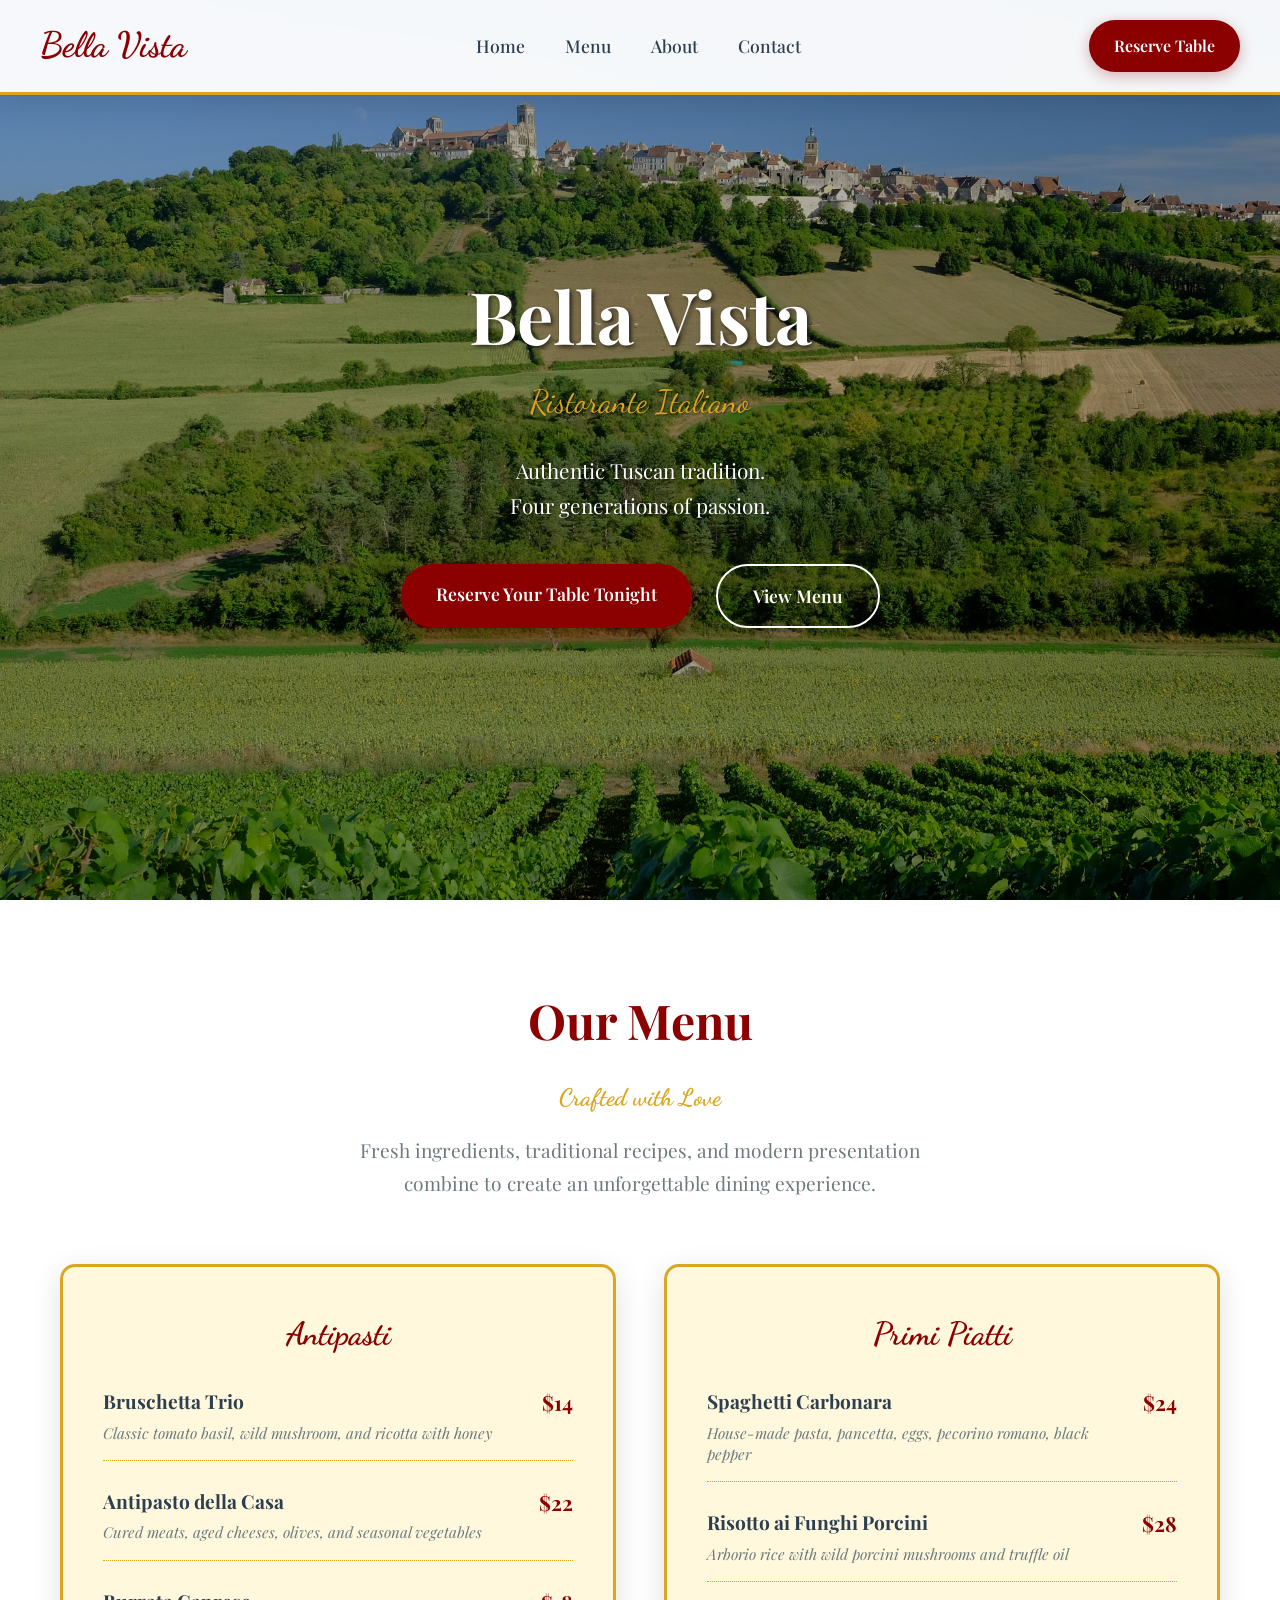
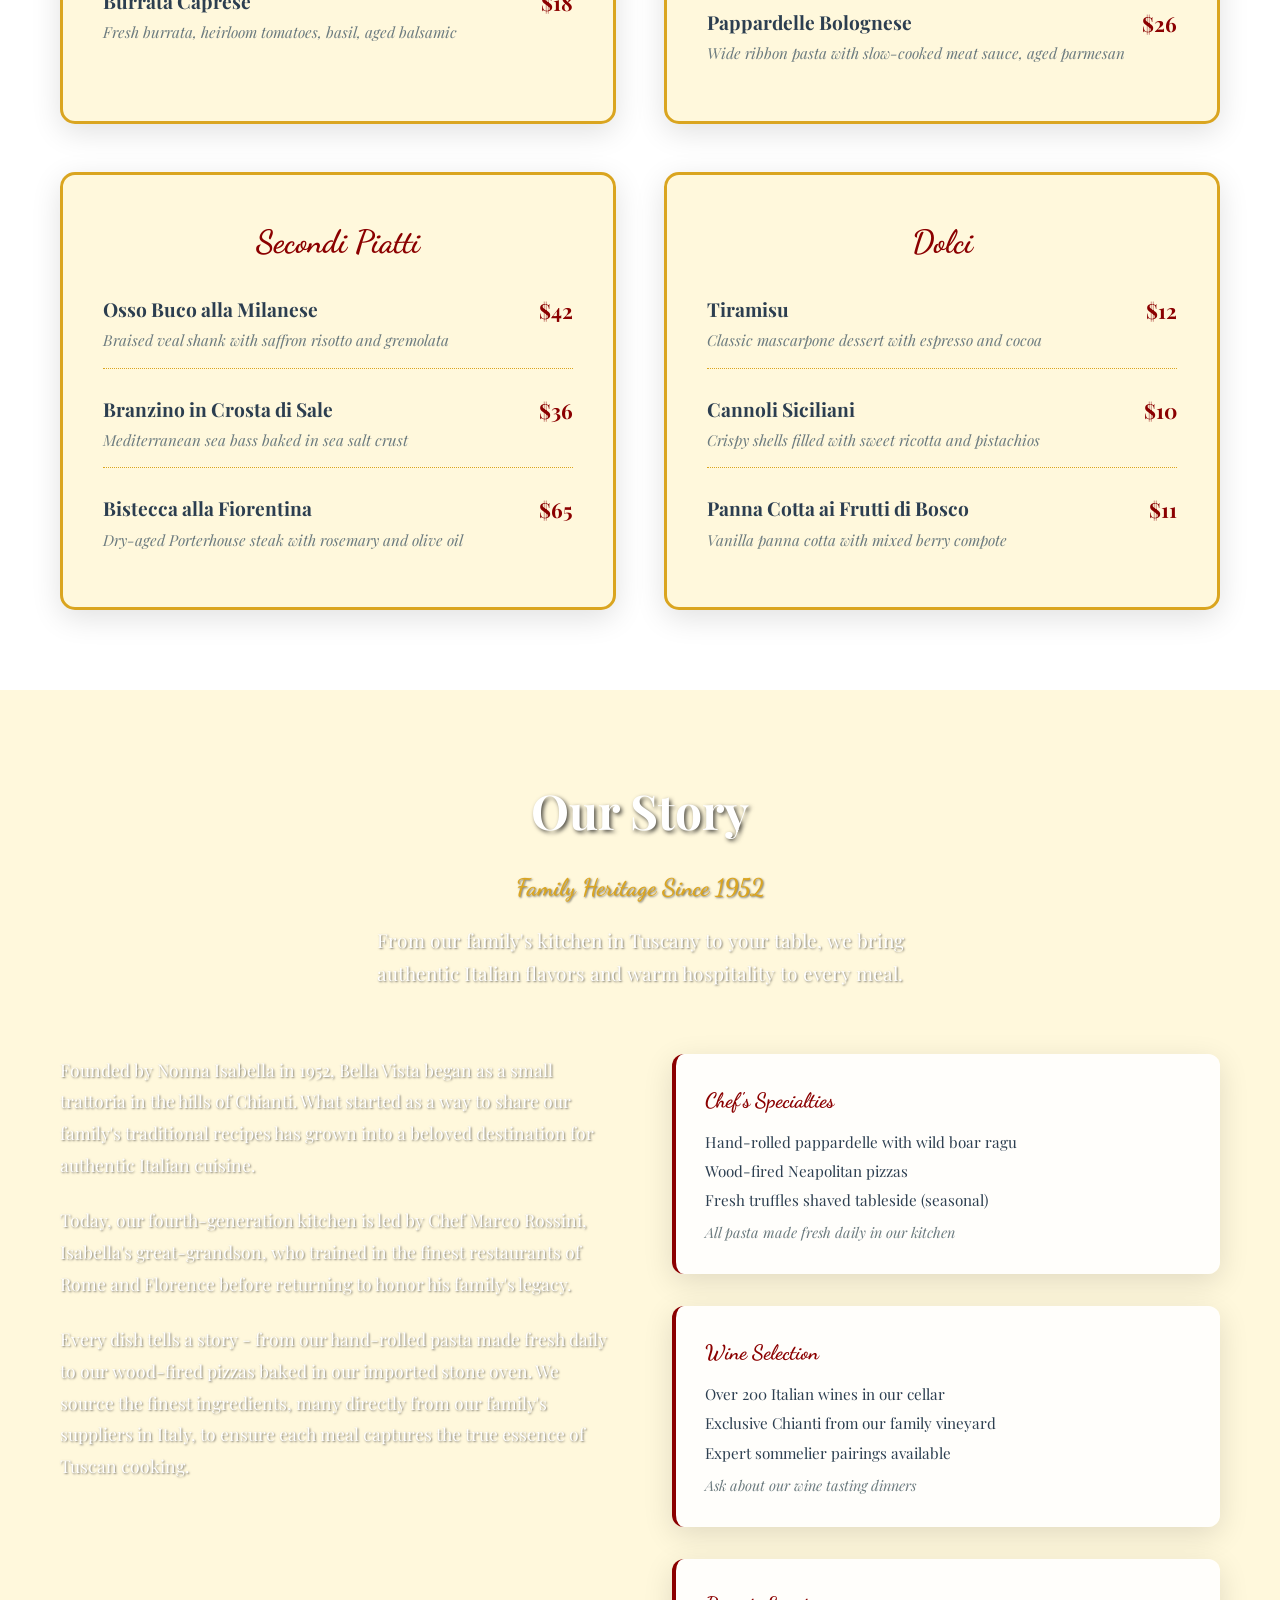
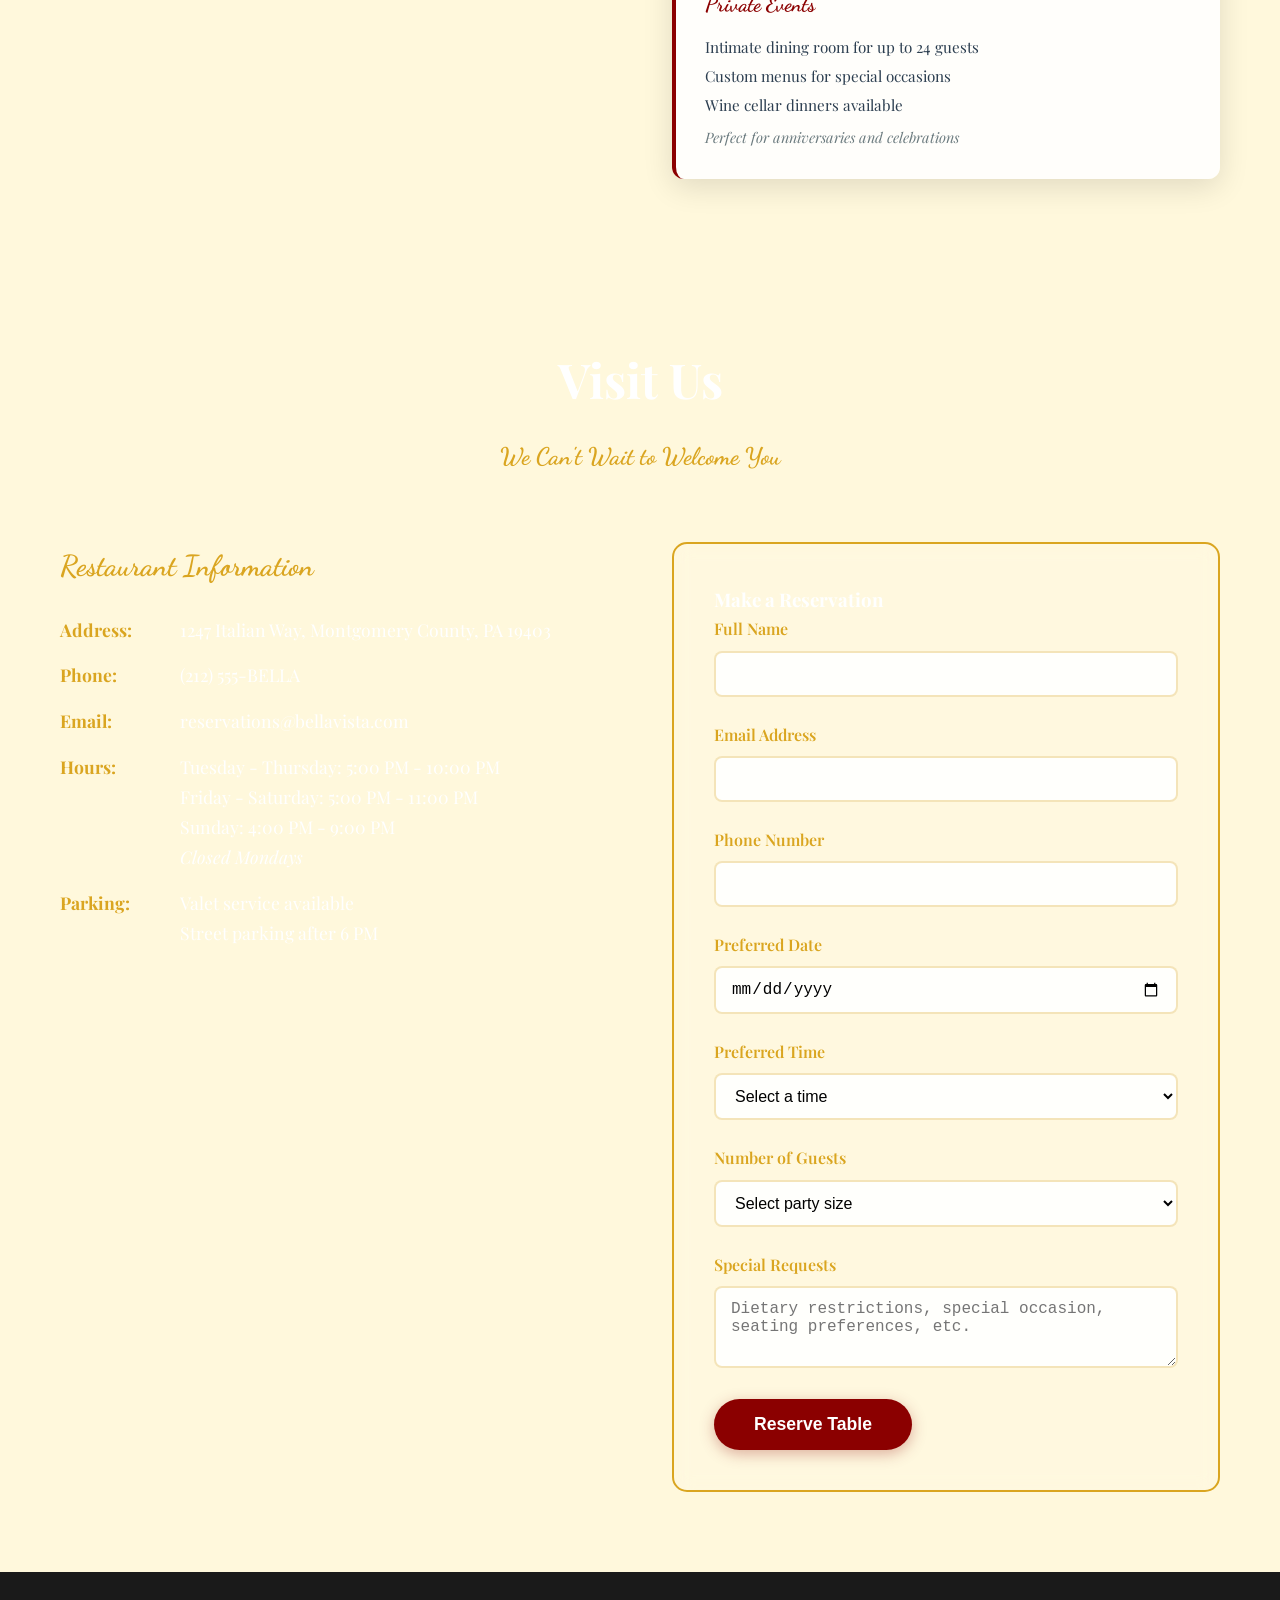
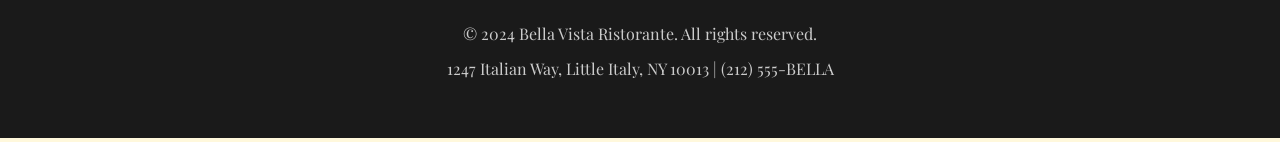
==== commit 6e4b11dc: "Update index.html" ====
--- a/index.html
+++ b/index.html
@@ -205,7 +205,7 @@
                         
                         <div class="contact-item">
                             <strong>Address:</strong>
-                            <span>1247 Italian Way<br>Little Italy, NY 10013</span>
+                            <span>1247 Italian Way, Montgomery County, PA 19403</span>
                         </div>
                         
                         <div class="contact-item">
